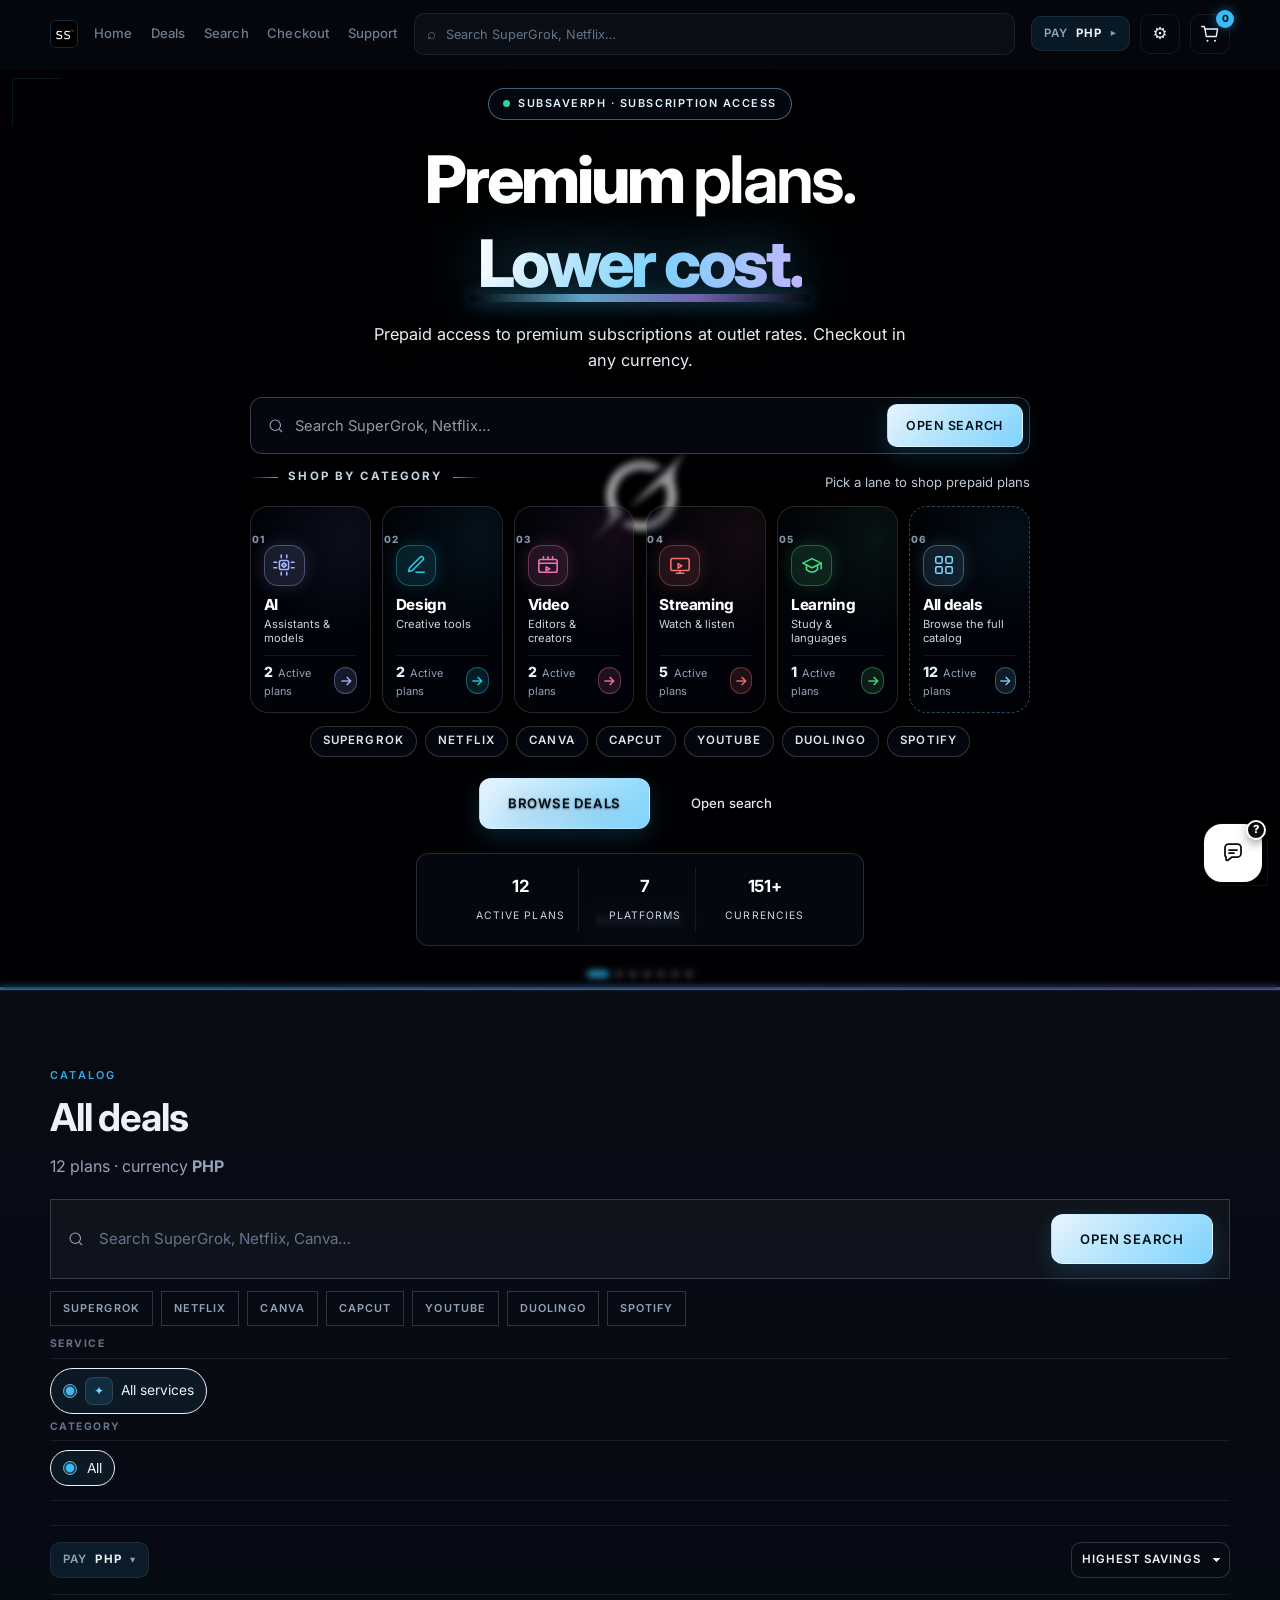
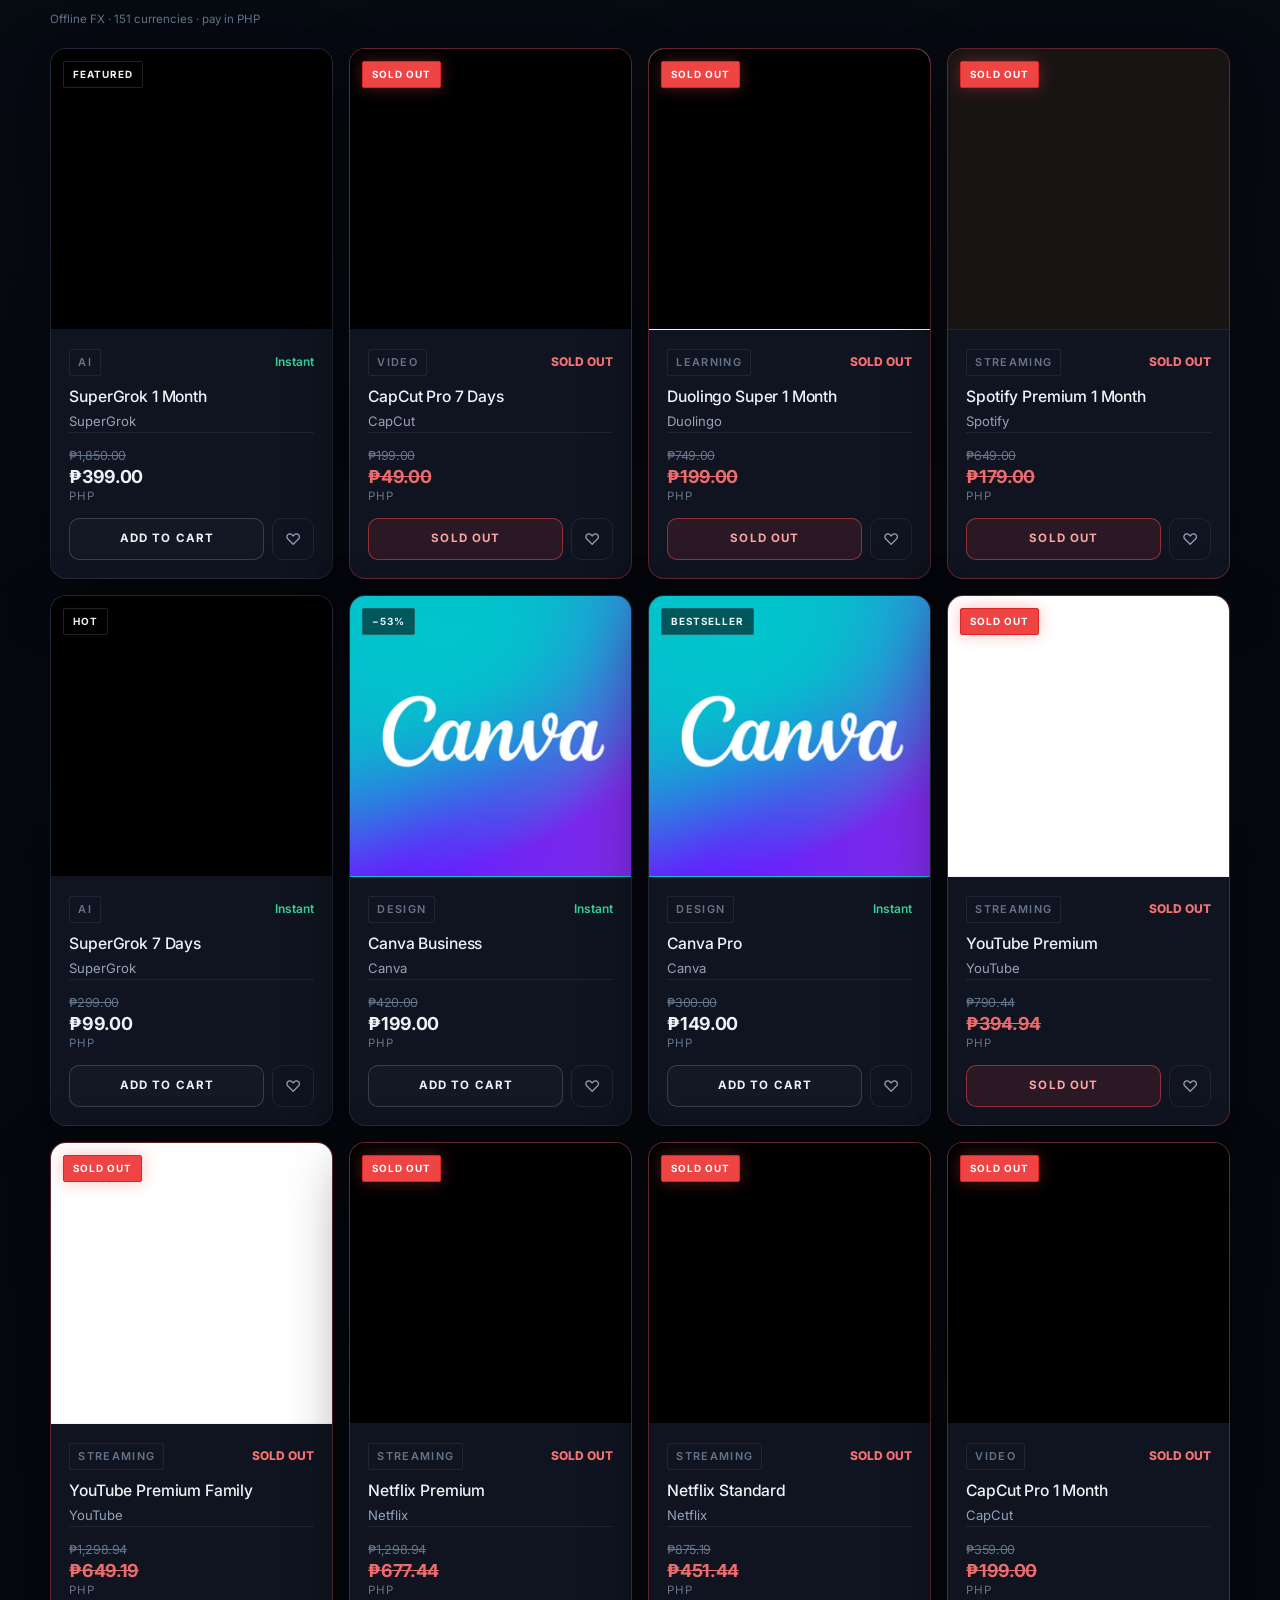
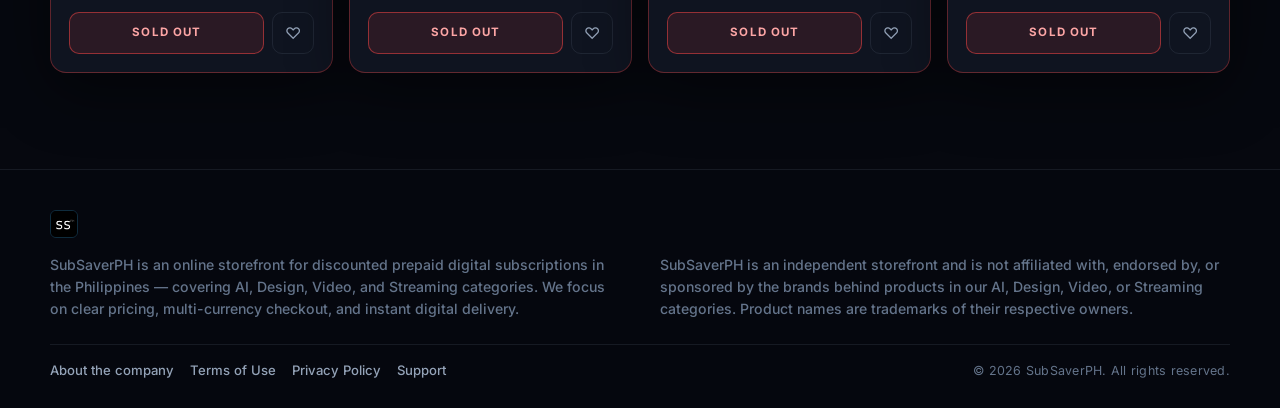
==== index.html @ 13e10612 "Remove NOWPayments from checkout and health. Crypto auto checkout is Cryptomus-only; NOWPayments no " ====
<!DOCTYPE html>
<html lang="en-PH">
<head>
  <meta charset="UTF-8" />
  <meta name="viewport" content="width=device-width, initial-scale=1, viewport-fit=cover" />
  <title>SubSaverPH — Official Site | Philippines Digital Subscription Store</title>
  <meta name="description" content="SubSaverPH is a Philippines online storefront for discounted prepaid digital subscriptions across AI, Design, Video, Streaming, and Learning. Clear PHP-first pricing, multi-currency checkout, and instant digital delivery. Independent shop — not affiliated with brands in the catalog." />
  <meta name="keywords" content="SubSaverPH, Sub Saver PH, subsaverph.com, Philippines digital subscriptions, AI subscriptions PH, Design subscriptions PH, Video subscriptions PH, Streaming subscriptions PH, Learning subscriptions PH, prepaid access codes" />
  <meta name="robots" content="index, follow, max-image-preview:large, max-snippet:-1, max-video-preview:-1" />
  <meta name="author" content="SubSaverPH" />
  <meta name="geo.region" content="PH" />
  <meta name="geo.placename" content="Philippines" />
  <meta name="language" content="English" />
  <link rel="canonical" href="https://subsaverph.com/" />
  <link rel="alternate" hreflang="en-PH" href="https://subsaverph.com/" />
  <link rel="alternate" hreflang="x-default" href="https://subsaverph.com/" />

  <!--
    Favicons for Google Search (shows next to your URL in results).
    Google wants a crawlable square PNG that is a multiple of 48px.
    Use absolute URLs so crawlers always resolve the same stable files.
  -->
  <link rel="icon" href="https://subsaverph.com/assets/favicon-48.png" type="image/png" sizes="48x48" />
  <link rel="icon" href="https://subsaverph.com/assets/favicon-96.png" type="image/png" sizes="96x96" />
  <link rel="icon" href="https://subsaverph.com/assets/logo-192.png" type="image/png" sizes="192x192" />
  <link rel="shortcut icon" href="https://subsaverph.com/favicon.ico" />
  <link rel="icon" href="https://subsaverph.com/favicon.ico" sizes="48x48" />
  <link rel="apple-touch-icon" href="https://subsaverph.com/assets/apple-touch-icon.png" sizes="180x180" />
  <link rel="manifest" href="https://subsaverph.com/site.webmanifest" />
  <meta name="theme-color" content="#06080f" />
  <meta name="msapplication-TileImage" content="https://subsaverph.com/assets/logo-192.png" />
  <meta name="msapplication-TileColor" content="#06080f" />
  <link rel="preconnect" href="https://fonts.googleapis.com" />
  <link rel="preconnect" href="https://fonts.gstatic.com" crossorigin />
  <link href="https://fonts.googleapis.com/css2?family=Inter:wght@300;400;500;600;700&display=swap" rel="stylesheet" />
  <!-- Apply saved theme/language before paint (no flash) -->
  <script>
    (function () {
      try {
        var pref = localStorage.getItem("subsaverph_theme") || "dark";
        var theme = pref;
        if (pref === "system") {
          theme = window.matchMedia("(prefers-color-scheme: light)").matches ? "light" : "dark";
        }
        document.documentElement.setAttribute("data-theme", theme === "light" ? "light" : "dark");
        document.documentElement.setAttribute("data-theme-pref", pref);
        var lang = localStorage.getItem("subsaverph_lang") || "en";
        var rtl = { ar: 1, he: 1, ur: 1, fa: 1 };
        document.documentElement.lang = lang === "zh" ? "zh-CN" : lang;
        document.documentElement.setAttribute("data-lang", lang);
        document.documentElement.dir = rtl[lang] ? "rtl" : "ltr";
        var meta = document.querySelector('meta[name="theme-color"]');
        if (meta) meta.setAttribute("content", theme === "light" ? "#f1f5f9" : "#06080f");
      } catch (e) {}
    })();
  </script>

  <!-- Open Graph (Facebook, Messenger, LinkedIn previews) -->
  <meta property="og:type" content="website" />
  <meta property="og:url" content="https://subsaverph.com/" />
  <meta property="og:title" content="SubSaverPH — Philippines Digital Subscriptions | AI, Design, Video, Streaming" />
  <meta property="og:description" content="Discounted prepaid digital subscriptions in the Philippines by category — AI, Design, Video, Streaming, and Learning. Multi-currency checkout and instant digital delivery." />
  <meta property="og:site_name" content="SubSaverPH" />
  <meta property="og:locale" content="en_PH" />
  <meta property="og:image" content="https://subsaverph.com/og-image.png" />
  <meta property="og:image:width" content="1200" />
  <meta property="og:image:height" content="630" />
  <meta property="og:image:alt" content="SubSaverPH — Philippines digital subscription store" />

  <!-- Twitter / X card -->
  <meta name="twitter:card" content="summary_large_image" />
  <meta name="twitter:title" content="SubSaverPH — Philippines Digital Subscriptions | AI, Design, Video, Streaming" />
  <meta name="twitter:description" content="Discounted prepaid digital subscriptions in the Philippines by category — AI, Design, Video, Streaming, and Learning. Multi-currency checkout and instant digital delivery." />
  <meta name="twitter:image" content="https://subsaverph.com/og-image.png" />

  <!-- Structured data: logo helps Google brand / knowledge results -->
  <script type="application/ld+json">
  {
    "@context": "https://schema.org",
    "@graph": [
      {
        "@type": "WebSite",
        "@id": "https://subsaverph.com/#website",
        "url": "https://subsaverph.com/",
        "name": "SubSaverPH",
        "alternateName": ["Sub Saver PH", "SubSaver Philippines", "subsaverph"],
        "description": "Discounted prepaid digital subscriptions in the Philippines across AI, Design, Video, Streaming, and Learning. Pay with card, GCash, or Maya.",
        "inLanguage": "en-PH",
        "publisher": { "@id": "https://subsaverph.com/#org" },
        "potentialAction": {
          "@type": "SearchAction",
          "target": {
            "@type": "EntryPoint",
            "urlTemplate": "https://subsaverph.com/search?q={search_term_string}"
          },
          "query-input": "required name=search_term_string"
        }
      },
      {
        "@type": "Organization",
        "@id": "https://subsaverph.com/#org",
        "name": "SubSaverPH",
        "url": "https://subsaverph.com/",
        "logo": {
          "@type": "ImageObject",
          "@id": "https://subsaverph.com/#logo",
          "url": "https://subsaverph.com/assets/logo-512.png",
          "contentUrl": "https://subsaverph.com/assets/logo-512.png",
          "width": 512,
          "height": 512,
          "caption": "SubSaverPH"
        },
        "image": [
          "https://subsaverph.com/assets/logo-512.png",
          "https://subsaverph.com/og-image.png"
        ],
        "description": "Philippines-based shop for discounted prepaid digital subscriptions across AI, Design, Video, Streaming, and Learning.",
        "areaServed": { "@type": "Country", "name": "Philippines" },
        "contactPoint": {
          "@type": "ContactPoint",
          "contactType": "customer support",
          "email": "support@subsaverph.com",
          "availableLanguage": ["English", "Filipino"]
        },
        "sameAs": []
      },
      {
        "@type": "OnlineStore",
        "@id": "https://subsaverph.com/#store",
        "name": "SubSaverPH",
        "url": "https://subsaverph.com/",
        "logo": {
          "@type": "ImageObject",
          "url": "https://subsaverph.com/assets/logo-512.png",
          "width": 512,
          "height": 512
        },
        "image": "https://subsaverph.com/og-image.png",
        "description": "Buy discounted prepaid digital subscriptions online in the Philippines across AI, Design, Video, Streaming, and Learning categories.",
        "currenciesAccepted": "PHP, USD",
        "paymentAccepted": "Credit Card, Debit Card, GCash, Maya, GrabPay, ShopeePay",
        "priceRange": "₱",
        "areaServed": "PH",
        "hasOfferCatalog": {
          "@type": "OfferCatalog",
          "name": "SubSaverPH categories",
          "itemListElement": [
            { "@type": "Offer", "itemOffered": { "@type": "Service", "name": "AI prepaid subscriptions" } },
            { "@type": "Offer", "itemOffered": { "@type": "Service", "name": "Design prepaid subscriptions" } },
            { "@type": "Offer", "itemOffered": { "@type": "Service", "name": "Video prepaid subscriptions" } },
            { "@type": "Offer", "itemOffered": { "@type": "Service", "name": "Streaming prepaid subscriptions" } },
            { "@type": "Offer", "itemOffered": { "@type": "Service", "name": "Learning prepaid subscriptions" } }
          ]
        }
      },
      {
        "@type": "FAQPage",
        "@id": "https://subsaverph.com/#faq",
        "mainEntity": [
          {
            "@type": "Question",
            "name": "What is SubSaverPH?",
            "acceptedAnswer": {
              "@type": "Answer",
              "text": "SubSaverPH is a Philippines online storefront for discounted prepaid digital subscriptions across AI, Design, Video, Streaming, and Learning, with digital delivery after payment."
            }
          },
          {
            "@type": "Question",
            "name": "How do I pay on SubSaverPH?",
            "acceptedAnswer": {
              "@type": "Answer",
              "text": "Checkout may include card, GCash, Maya, GrabPay, ShopeePay, PayPal, or crypto depending on what is enabled. The amount is confirmed at payment."
            }
          },
          {
            "@type": "Question",
            "name": "When do I receive my login or code?",
            "acceptedAnswer": {
              "@type": "Answer",
              "text": "After successful payment you get an access package on the success page (username/password or code, features, instructions, and rules). Email delivery is sent when email is configured."
            }
          },
          {
            "@type": "Question",
            "name": "Are digital subscriptions refundable?",
            "acceptedAnswer": {
              "@type": "Answer",
              "text": "Digital goods are generally non-refundable once login details are delivered, except when the product is defective or not delivered. Contact support with your Order ID."
            }
          },
          {
            "@type": "Question",
            "name": "What categories does SubSaverPH sell?",
            "acceptedAnswer": {
              "@type": "Answer",
              "text": "Plans are grouped into AI, Design, Video, Streaming, and Learning so shoppers can browse by use case."
            }
          }
        ]
      }
    ]
  }
  </script>

  <link rel="stylesheet" href="css/styles.css?v=catsunder1" />
</head>
<body class="game-ui orbit-skin galaxy">
  <!-- Quiet cockpit atmosphere (Orbit-style — minimal starfield) -->
  <div class="galaxy-bg" aria-hidden="true">
    <div class="galaxy-nebula galaxy-nebula-a"></div>
    <div class="galaxy-nebula galaxy-nebula-b"></div>
  </div>
  <header class="nav" id="siteNav">
    <div class="nav-inner">
      <a class="logo" href="#/home" id="siteLogo" title="SubSaverPH home" aria-label="SubSaverPH home">
        <img class="logo-mark" src="/assets/logo-192.png" width="28" height="28" alt="" />
        <span class="logo-text">
          <span class="logo-word">SUBSAVER</span>
          <span class="logo-tagline">PH · Digital plans. Instant.</span>
        </span>
      </a>
      <nav class="links nav-links" id="navLinks">
        <a href="#/home" data-nav-home data-i18n="nav_home">Home</a>
        <a href="#/deals" data-i18n="nav_deals">Deals</a>
        <a href="#/search" data-i18n="nav_search">Search</a>
        <a href="#/checkout" data-i18n="nav_checkout">Checkout</a>
        <a href="#/support" class="js-go-support" data-i18n="footer_contact">Help</a>
      </nav>
      <div class="nav-search" id="globalSearch">
        <span class="nav-search-icon" aria-hidden="true">⌕</span>
        <input
          id="globalSearchInput"
          type="search"
          placeholder="Search SuperGrok, Netflix…"
          data-i18n-placeholder="search_placeholder"
          autocomplete="off"
          aria-label="Search products"
          data-i18n-aria="search_aria"
          aria-autocomplete="list"
          aria-controls="searchSuggest"
        />
        <div id="searchSuggest" class="search-suggest" hidden role="listbox"></div>
      </div>
      <div class="tools">
        <div id="navFxMount">
          <div class="currency-picker" id="navCurrencyPicker">
            <button type="button" class="fx-btn" data-fx-btn>
              <span class="fx-caption" data-i18n="nav_pay">Pay</span>
              <span data-fx-label>PHP</span>
              <span class="fx-chevron">▸</span>
            </button>
            <div class="fx-panel" data-fx-panel hidden>
              <div class="fx-search-wrap">
                <input type="search" data-fx-search data-i18n-placeholder="currency_search" placeholder="Search currency (PHP, USD, euro…)" autocomplete="off" />
              </div>
              <div class="fx-list" data-fx-list></div>
            </div>
          </div>
        </div>
        <div class="prefs-picker" id="prefsPicker">
          <button type="button" class="icon prefs-btn" id="prefsBtn" aria-label="Settings" data-i18n-aria="nav_prefs" aria-expanded="false" aria-controls="prefsPanel" title="Language &amp; theme">
            ⚙
          </button>
          <div class="prefs-panel" id="prefsPanel" hidden role="dialog" aria-label="Preferences">
            <p class="prefs-heading" data-i18n="prefs_title">Preferences</p>
            <div class="prefs-block">
              <label class="prefs-label" for="prefLang" data-i18n="prefs_language">Language</label>
              <p class="prefs-hint" data-i18n="prefs_lang_hint">UI language for menus and buttons.</p>
              <select id="prefLang" class="prefs-select" aria-label="Language">
                <!-- Filled by js/prefs.js (all languages) -->
                <option value="en">English</option>
              </select>
            </div>
            <div class="prefs-block">
              <label class="prefs-label" for="prefTheme" data-i18n="prefs_theme">Appearance</label>
              <p class="prefs-hint" data-i18n="prefs_theme_hint">Choose light, dark, or match your device.</p>
              <select id="prefTheme" class="prefs-select" aria-label="Appearance theme">
                <option value="dark" data-i18n="theme_dark">Dark</option>
                <option value="light" data-i18n="theme_light">Light</option>
                <option value="system" data-i18n="theme_system">System</option>
              </select>
            </div>
          </div>
        </div>
        <button type="button" id="cartBtn" class="icon cart-icon-btn" aria-label="Cart" data-i18n-aria="nav_cart" title="Cart / Checkout">
          <svg class="cart-icon" width="20" height="20" viewBox="0 0 24 24" fill="none" stroke="currentColor" stroke-width="1.75" stroke-linecap="round" stroke-linejoin="round" aria-hidden="true">
            <path d="M6 6h15l-1.5 9h-12z"/>
            <path d="M6 6 5 3H2"/>
            <circle cx="9" cy="20" r="1.25" fill="currentColor" stroke="none"/>
            <circle cx="18" cy="20" r="1.25" fill="currentColor" stroke="none"/>
          </svg>
          <span id="cartBadge" class="badge" hidden>0</span>
        </button>
        <button type="button" id="menuBtn" class="icon menu" aria-label="Menu" data-i18n-aria="nav_menu">☰</button>
      </div>
    </div>
  </header>

  <!--
    Static HTML for Googlebot (visible before JS). Must be substantial so live
    testing does not treat the URL as a soft 404 / empty page.
  -->
  <main id="app">
    <article class="page seo-bootstrap">
      <div class="page-inner">
        <h1>SubSaverPH — Discounted Digital Subscriptions in the Philippines</h1>
        <p>
          SubSaverPH is a Philippines-based online storefront for discounted prepaid digital subscriptions
          and access codes. Shop by category — AI, Design, Video, Streaming, and Learning — with clear
          PHP-first pricing, multi-currency checkout, and digital delivery after payment.
        </p>
        <h2>Why shop SubSaverPH</h2>
        <ul>
          <li>Plans grouped by category: AI, Design, Video, Streaming, and Learning</li>
          <li>PHP-friendly prepaid pricing with multi-currency display</li>
          <li>Instant digital delivery of access codes after successful payment</li>
          <li>Clear product pages with duration, stock, and fine print</li>
        </ul>
        <h2>Categories we cover</h2>
        <ul>
          <li><strong>AI</strong> — prepaid access for AI tools and assistants</li>
          <li><strong>Design</strong> — design and creative software plans</li>
          <li><strong>Video</strong> — video editing and creator subscriptions</li>
          <li><strong>Streaming</strong> — streaming and entertainment prepaid plans</li>
          <li><strong>Learning</strong> — education and language learning subscriptions</li>
        </ul>
        <h2>FAQ</h2>
        <h3>What is SubSaverPH?</h3>
        <p>SubSaverPH is a Philippines online storefront for discounted prepaid digital subscriptions across AI, Design, Video, Streaming, and Learning, with digital delivery after payment.</p>
        <h3>How do I pay?</h3>
        <p>Use the methods shown at checkout — often card, GCash, Maya, GrabPay, ShopeePay, PayPal, or crypto when enabled.</p>
        <h3>When do I get my login?</h3>
        <p>Right after successful payment on the success page: credentials, features, instructions, and rules. Email is sent when configured.</p>
        <h3>What categories do you sell?</h3>
        <p>We group plans into AI, Design, Video, Streaming, and Learning so you can shop by use case.</p>
        <h2>Browse</h2>
        <p>
          <a href="/deals">All deals</a> ·
          AI · Design · Video · Streaming · Learning ·
          <a href="/support">Support</a>
        </p>
        <h2>Contact</h2>
        <p>
          <a href="/support">Contact support</a>.
          Website: <a href="https://subsaverph.com/">https://subsaverph.com/</a>.
          Service area: Philippines (online).
        </p>
        <p>
          SubSaverPH is an independent storefront and is not affiliated with brands in our AI, Design, Video, Streaming, or Learning categories.
          Product names are trademarks of their respective owners.
        </p>
      </div>
    </article>
  </main>

  <noscript>
    <div class="page-inner" style="padding:2rem;max-width:40rem;margin:0 auto">
      <h1>SubSaverPH</h1>
      <p>Discounted prepaid digital subscriptions in the Philippines across AI, Design, Video, Streaming, and Learning. Enable JavaScript to shop, or visit <a href="https://subsaverph.com/">https://subsaverph.com/</a>.</p>
    </div>
  </noscript>

  <footer class="footer">
    <div class="footer-shell">
      <div class="footer-top">
        <a class="logo footer-logo" href="#/home" title="SubSaverPH home" aria-label="SubSaverPH home">
          <img class="logo-mark" src="/assets/logo-192.png" width="28" height="28" alt="" />
          <span class="logo-text">
            <span class="logo-word">SUBSAVER</span>
            <span class="logo-tagline">PH · Digital plans. Instant.</span>
          </span>
        </a>
        <div class="footer-cols">
          <div class="footer-col footer-col-left">
            <p id="footerCompanyBlurb" class="footer-company-blurb">Philippines storefront for prepaid digital subscriptions — clear pricing, multi-currency checkout, instant delivery.</p>
          </div>
          <div class="footer-col footer-col-right">
            <p class="footer-disclaimer" id="footerDisclaimer">Independent storefront — not affiliated with brands in our catalog. Product names are trademarks of their respective owners.</p>
          </div>
        </div>
      </div>

      <div class="footer-bottom">
        <nav class="footer-links" aria-label="Footer">
          <a href="#/about" data-i18n="footer_about_company">About the company</a>
          <a href="#/terms" data-i18n="footer_terms">Terms of Use</a>
          <a href="#/privacy" data-i18n="footer_privacy">Privacy Policy</a>
          <a href="#/support" class="js-go-support" data-i18n="footer_contact" data-support-link>Support</a>
        </nav>
        <div class="footer-bar">
          <span id="footerCopyright">© <span id="footerYear">2026</span> SubSaverPH. All rights reserved.</span>
        </div>
      </div>
    </div>
  </footer>

  <div id="overlay" class="overlay"></div>
  <aside id="drawer" class="drawer" aria-label="Cart">
    <div class="drawer-head">
      <h2 data-i18n="cart_title">Cart</h2>
      <button type="button" id="closeCart" class="icon" aria-label="Close" data-i18n-aria="cart_close">✕</button>
    </div>
    <div id="cartBody" class="drawer-body"></div>
    <div class="drawer-foot">
      <div class="row"><span data-i18n="cart_subtotal">Subtotal</span><span id="sumSub">—</span></div>
      <div class="row"><span data-i18n="cart_save">You save</span><span id="sumSave">—</span></div>
      <div class="row total"><span data-i18n="cart_total">Total</span><span id="sumTotal">—</span></div>
      <button type="button" id="goCheckout" class="btn solid full" data-i18n="cart_checkout">Checkout</button>
    </div>
  </aside>

  <div id="toast" class="toast" role="status"></div>

  <!-- Mobile bottom navigation -->
  <nav class="mobile-tabbar" id="mobileTabbar" aria-label="Mobile navigation">
    <a class="mobile-tab" href="#/home" data-tab="home">
      <span class="mobile-tab-ico" aria-hidden="true">⌂</span>
      <span class="mobile-tab-label">Home</span>
    </a>
    <a class="mobile-tab" href="#/deals" data-tab="deals">
      <span class="mobile-tab-ico" aria-hidden="true">▣</span>
      <span class="mobile-tab-label">Deals</span>
    </a>
    <a class="mobile-tab" href="#/search" data-tab="search">
      <span class="mobile-tab-ico" aria-hidden="true">⌕</span>
      <span class="mobile-tab-label">Search</span>
    </a>
    <button type="button" class="mobile-tab" id="mobileTabCart" data-tab="cart">
      <span class="mobile-tab-ico" aria-hidden="true">🛒</span>
      <span class="mobile-tab-label">Cart</span>
      <span class="mobile-tab-badge" id="mobileCartBadge" hidden>0</span>
    </button>
    <a class="mobile-tab" href="#/support" data-tab="support">
      <span class="mobile-tab-ico" aria-hidden="true">?</span>
      <span class="mobile-tab-label">Help</span>
    </a>
  </nav>

  <script src="data/deals.js?v=canvafix1"></script>
  <script type="module" src="js/app.js?v=nonowpay1"></script>
  <!-- Live data loads from /api/catalog when server.py is running -->
</body>
</html>
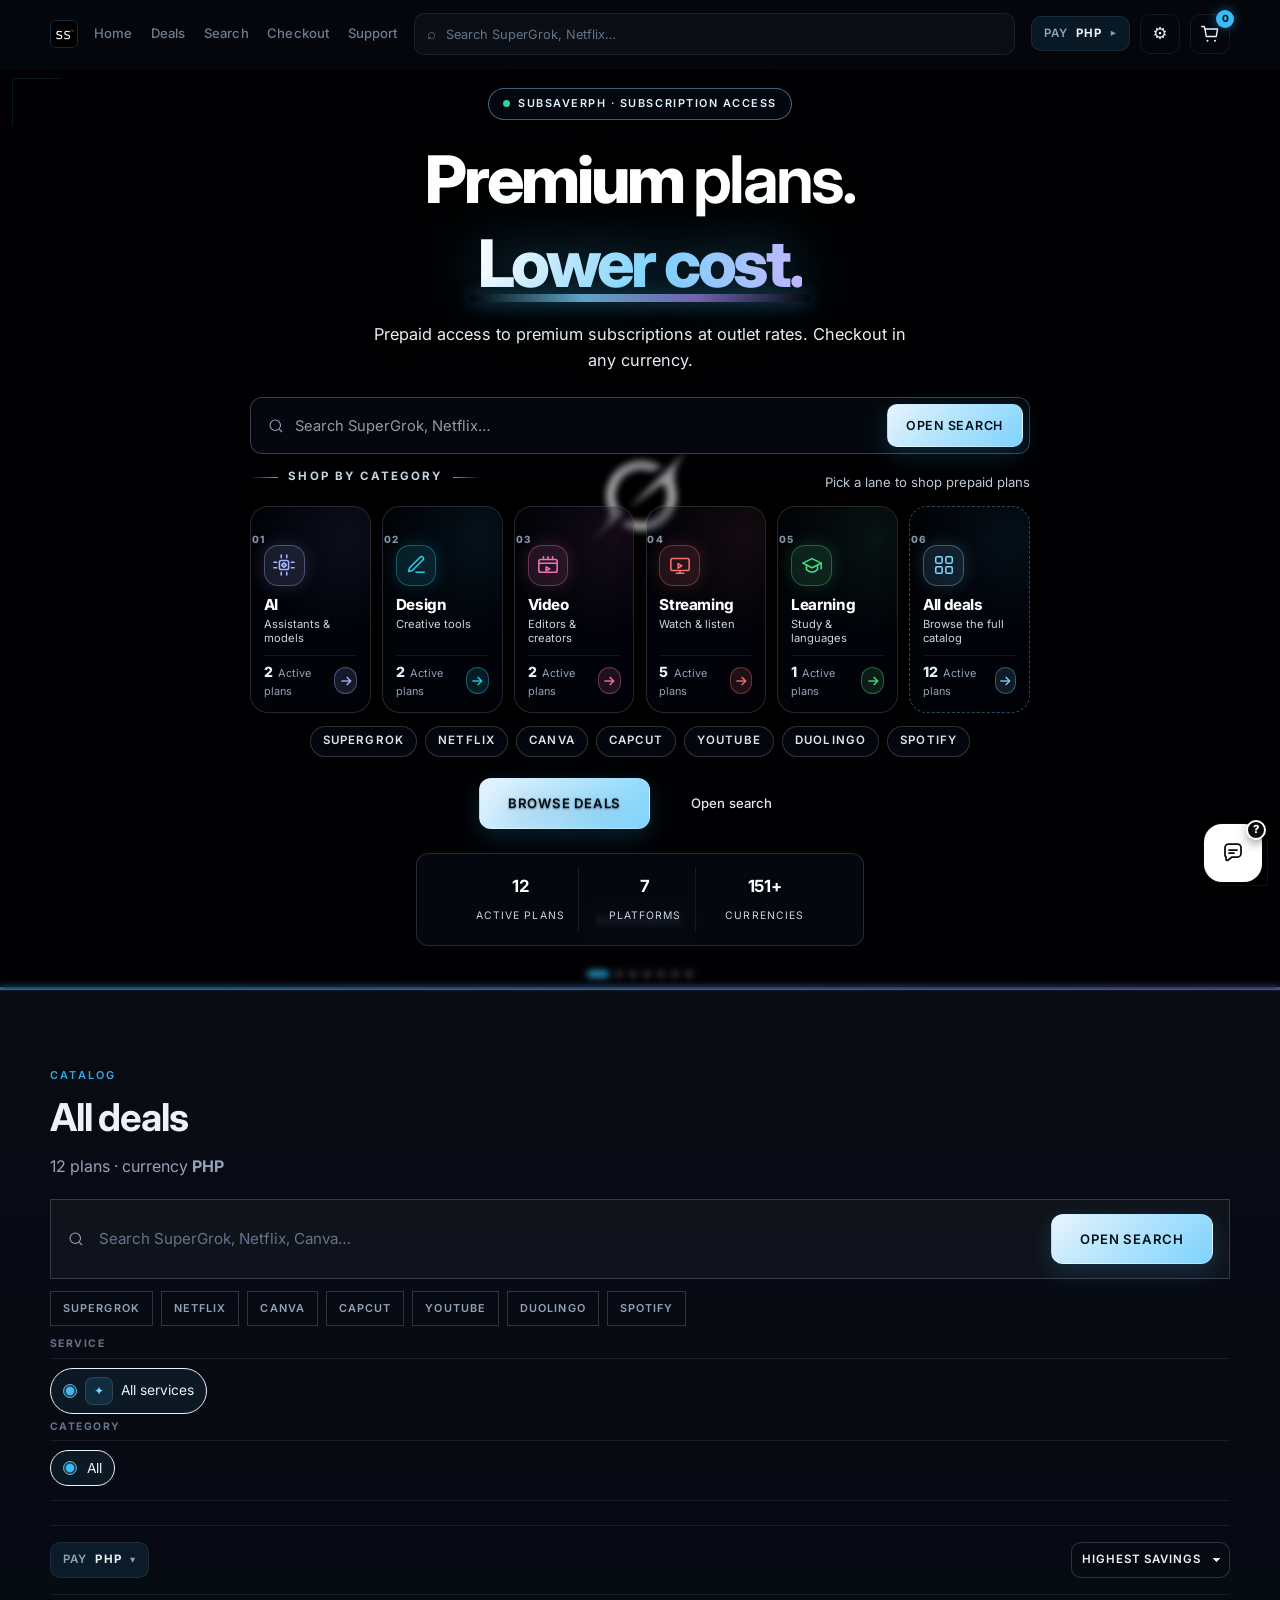
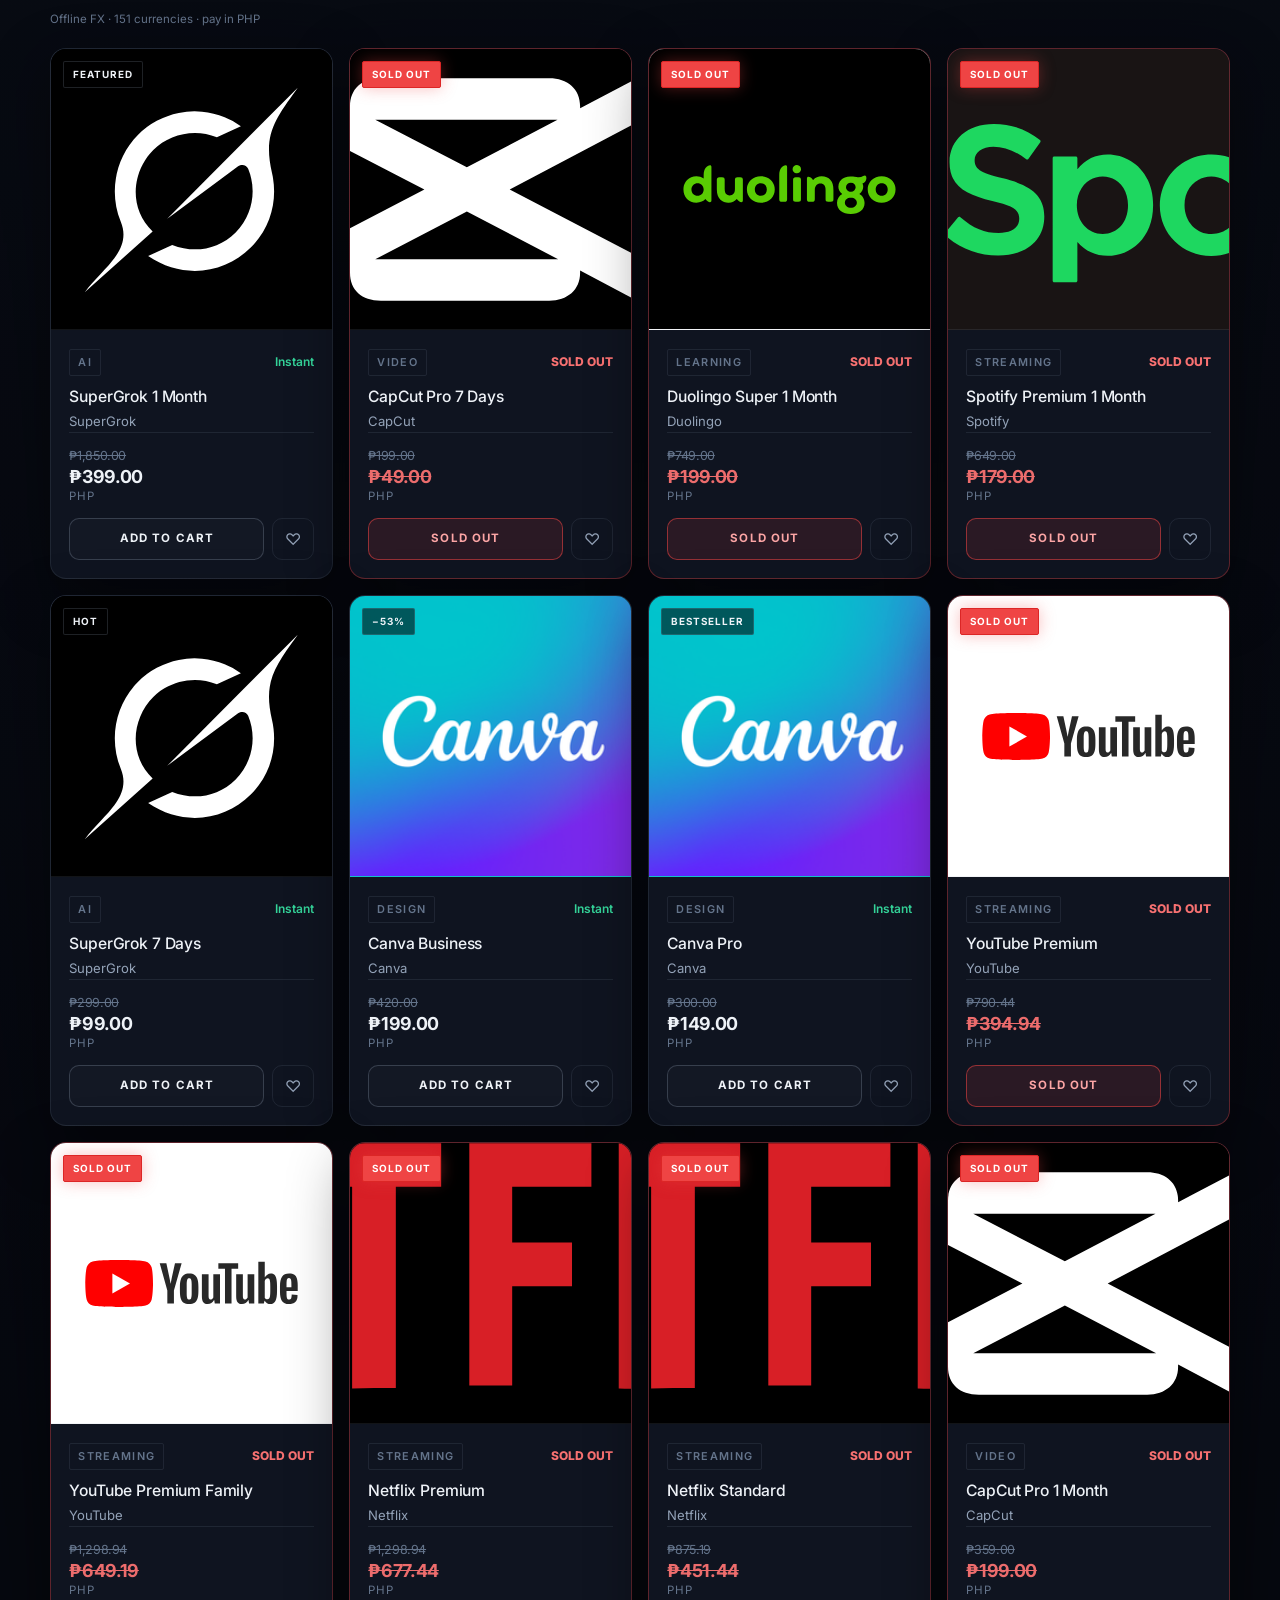
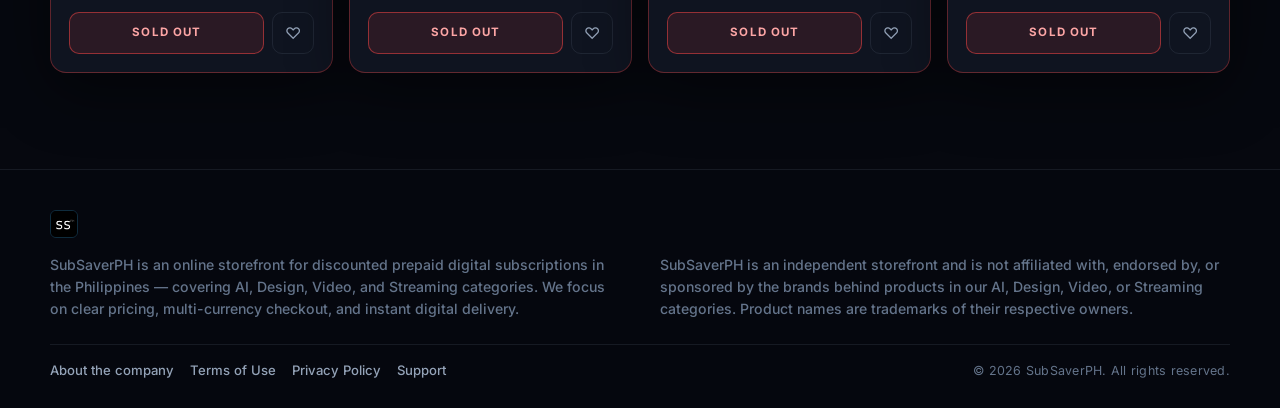
==== commit 342245bd: "Stop product images from resetting after admin edits. Admin blank image fields no longer wipe saved " ====
--- a/index.html
+++ b/index.html
@@ -438,7 +438,7 @@
   </nav>
 
   <script src="data/deals.js?v=canvafix1"></script>
-  <script type="module" src="js/app.js?v=nonowpay1"></script>
+  <script type="module" src="js/app.js?v=imgstick1"></script>
   <!-- Live data loads from /api/catalog when server.py is running -->
 </body>
 </html>
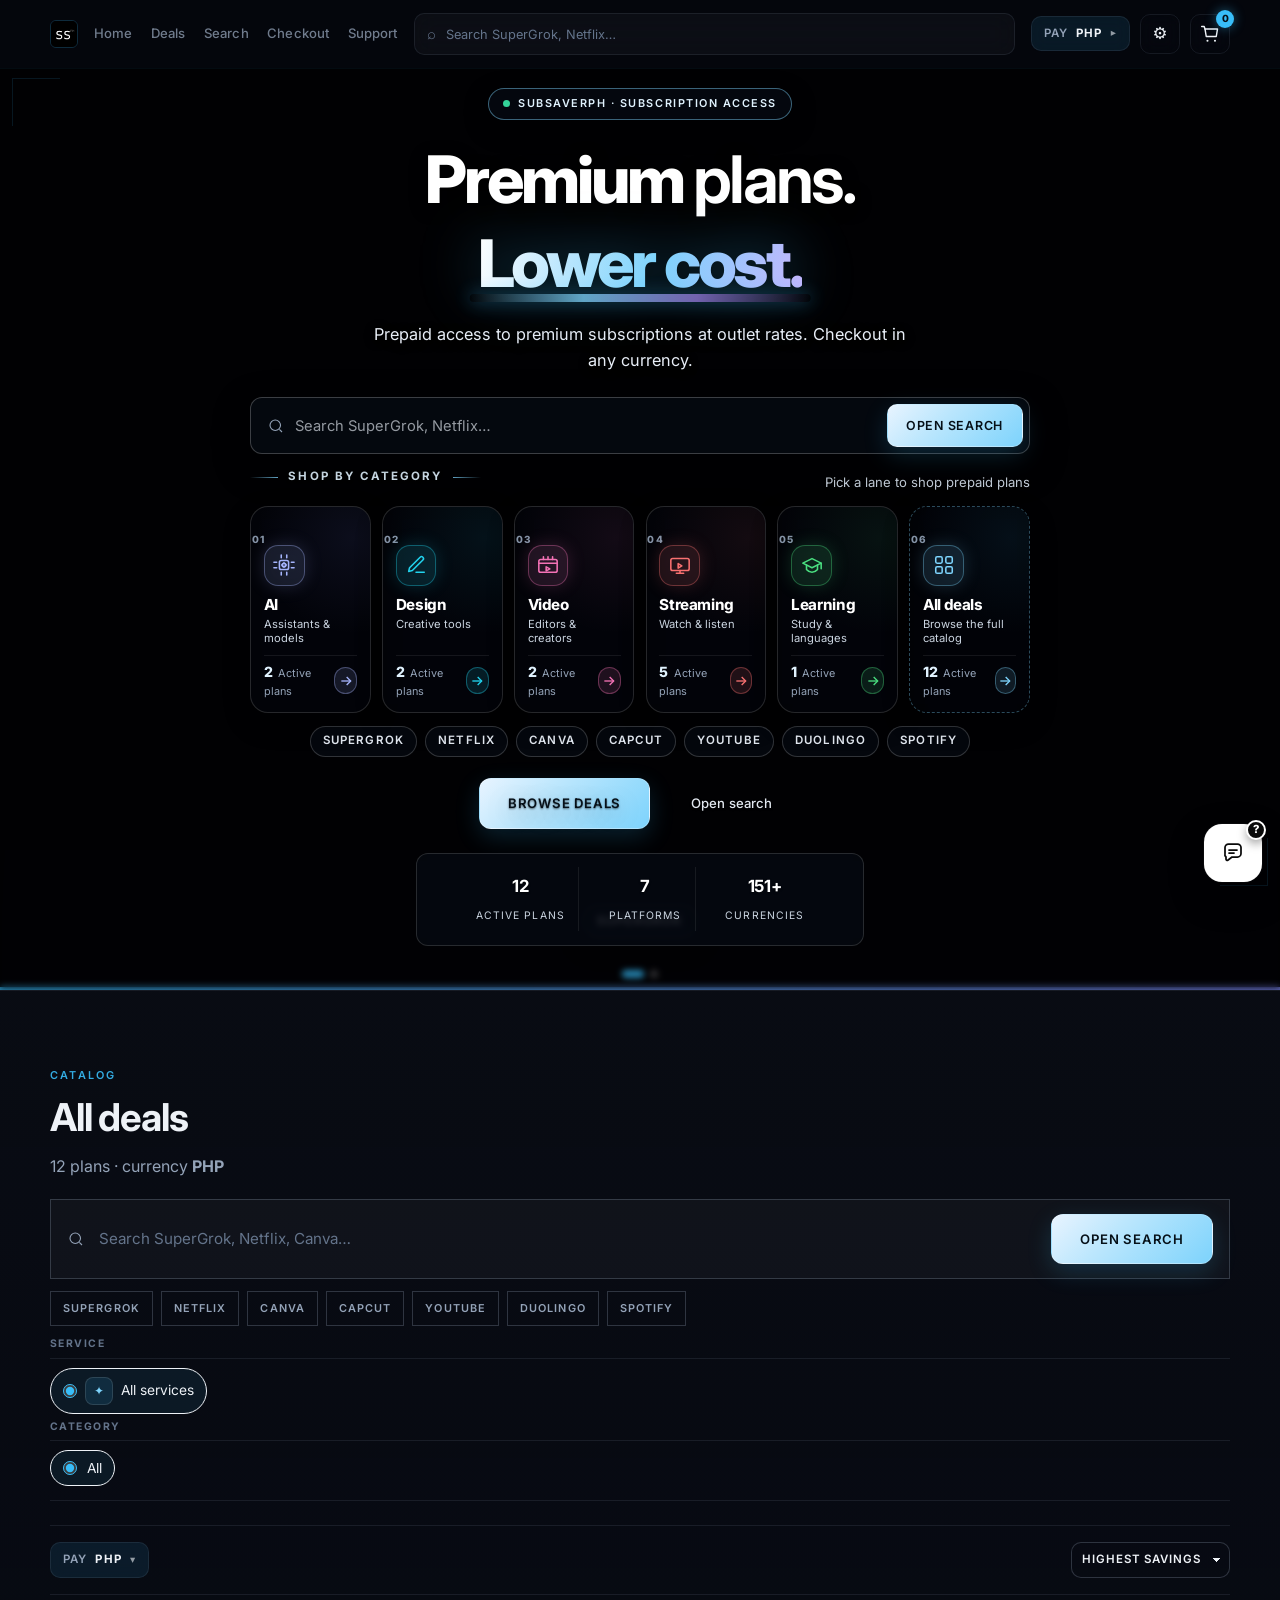
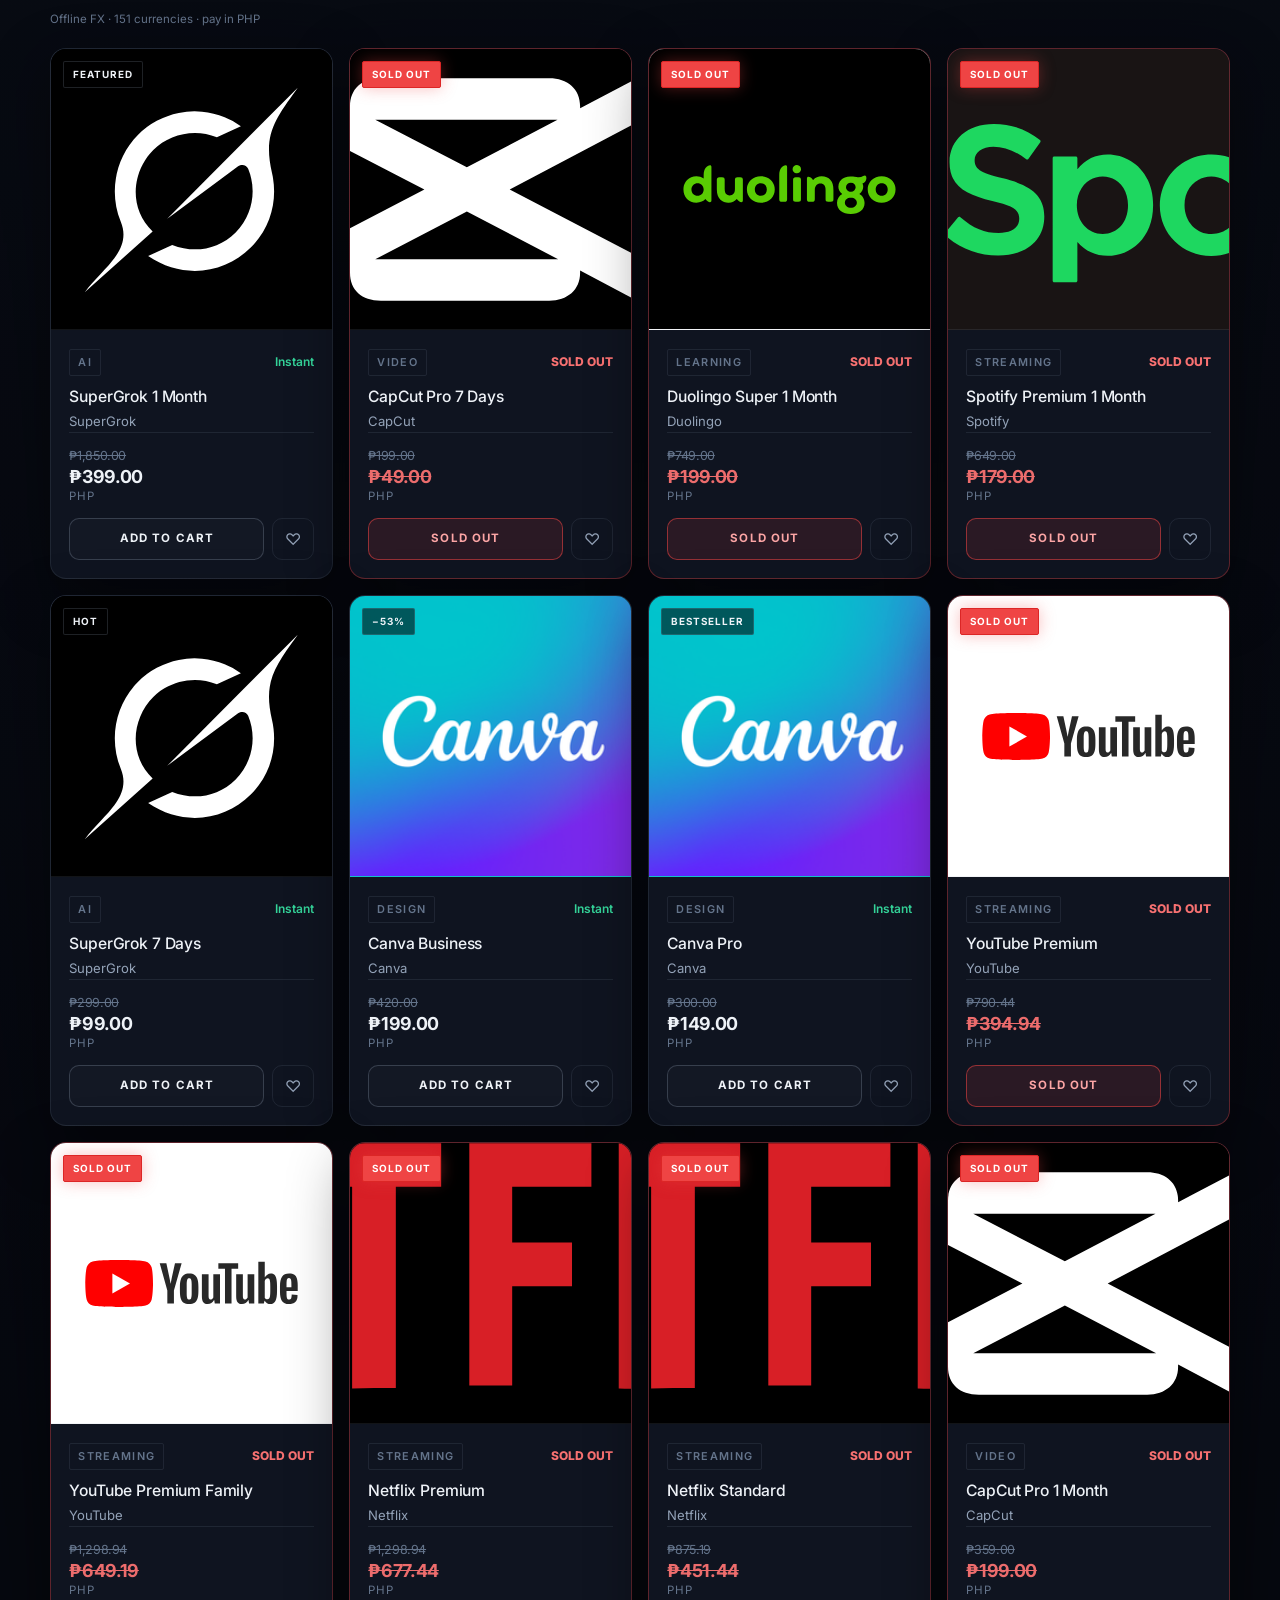
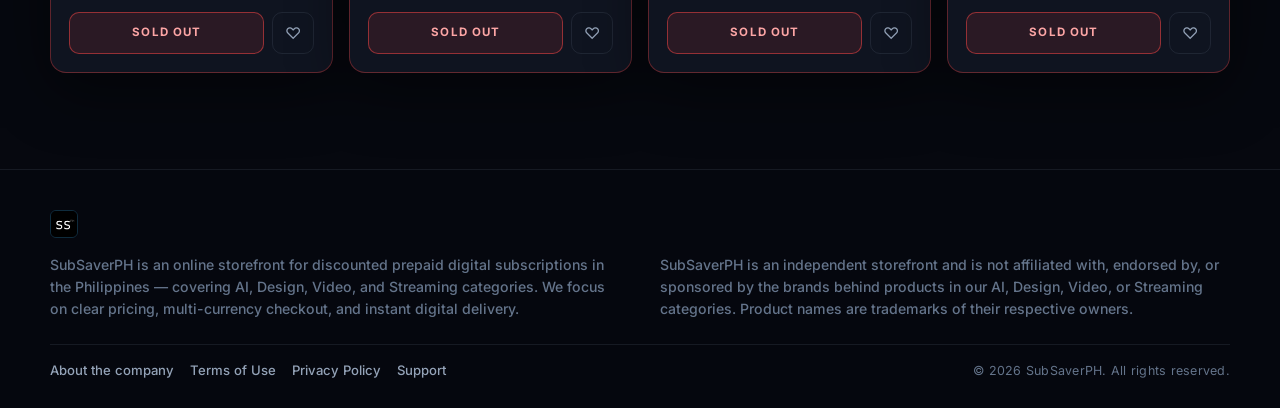
==== commit be070e91: "Homepage hero slider: hide sold out products. Sold out no longer appear in main homepage featured pr" ====
--- a/index.html
+++ b/index.html
@@ -438,7 +438,7 @@
   </nav>
 
   <script src="data/deals.js?v=canvafix1"></script>
-  <script type="module" src="js/app.js?v=imgstick1"></script>
+  <script type="module" src="js/app.js?v=herohero1"></script>
   <!-- Live data loads from /api/catalog when server.py is running -->
 </body>
 </html>
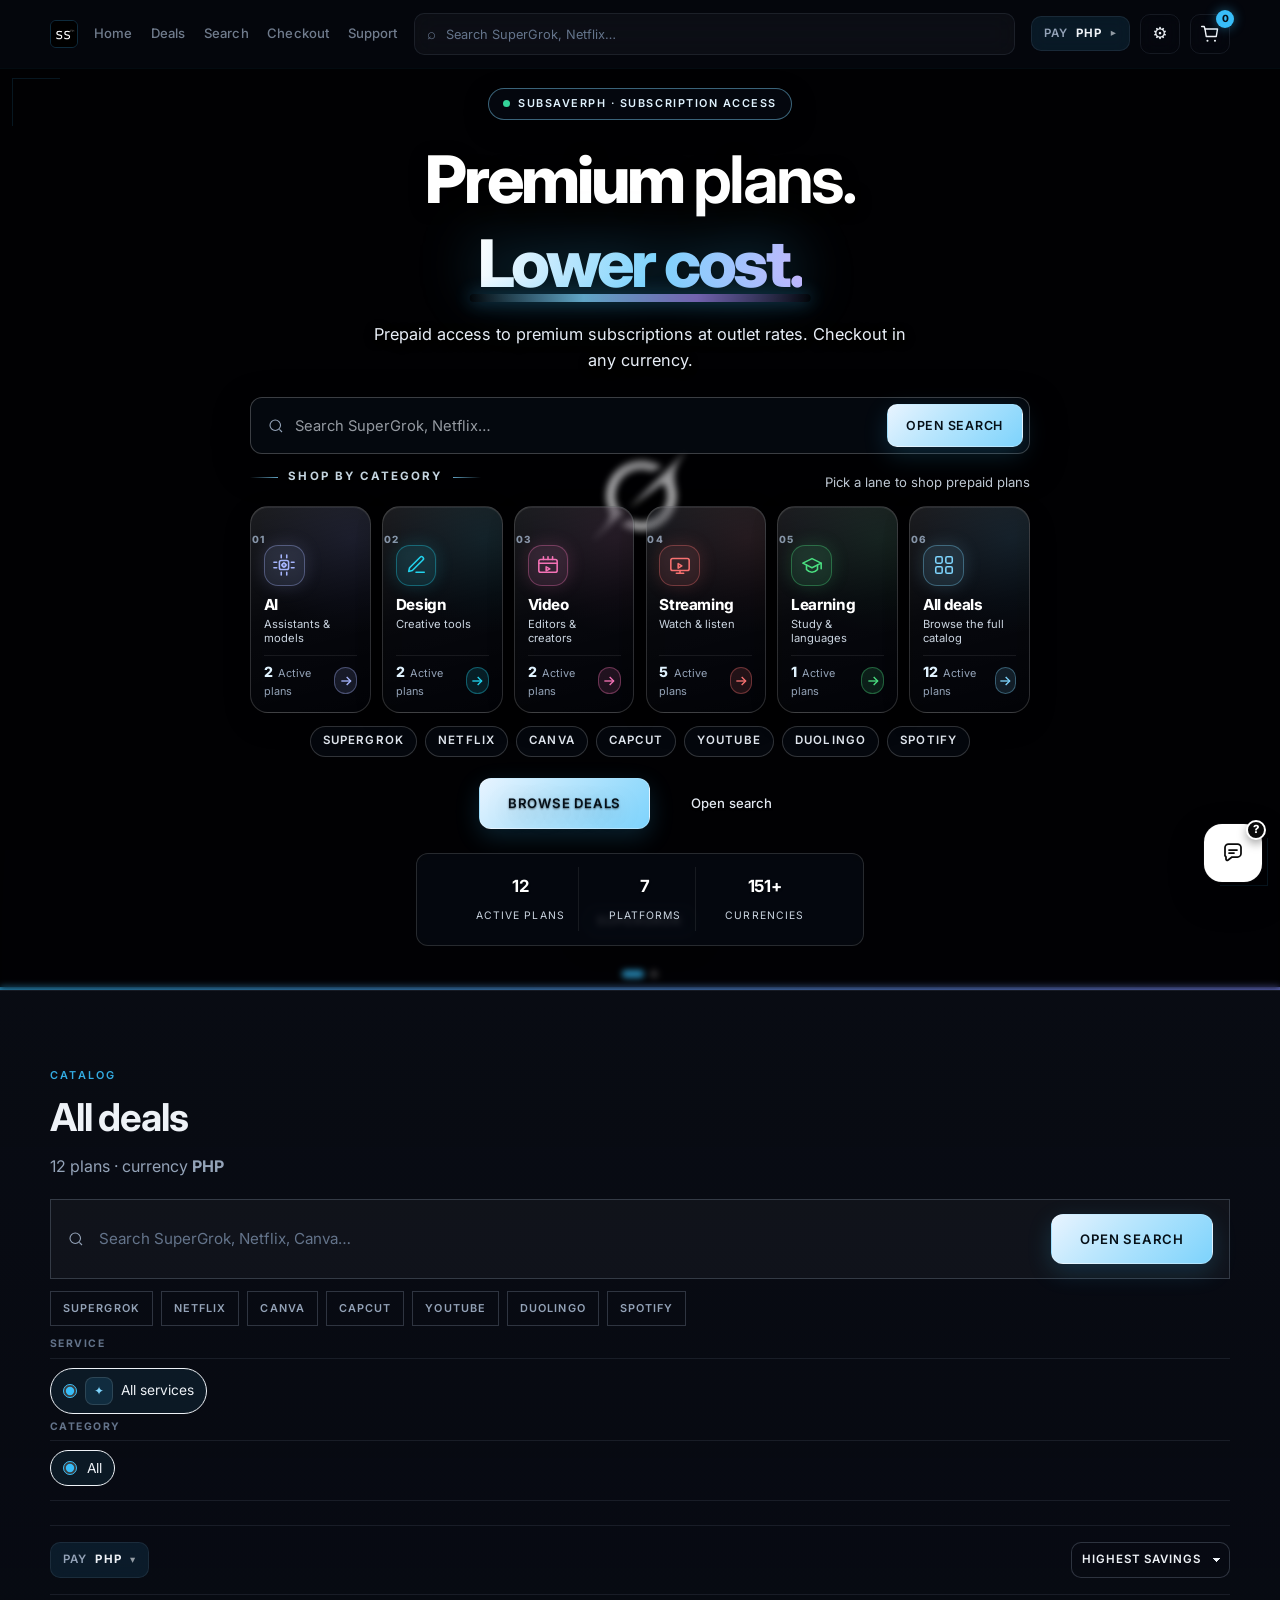
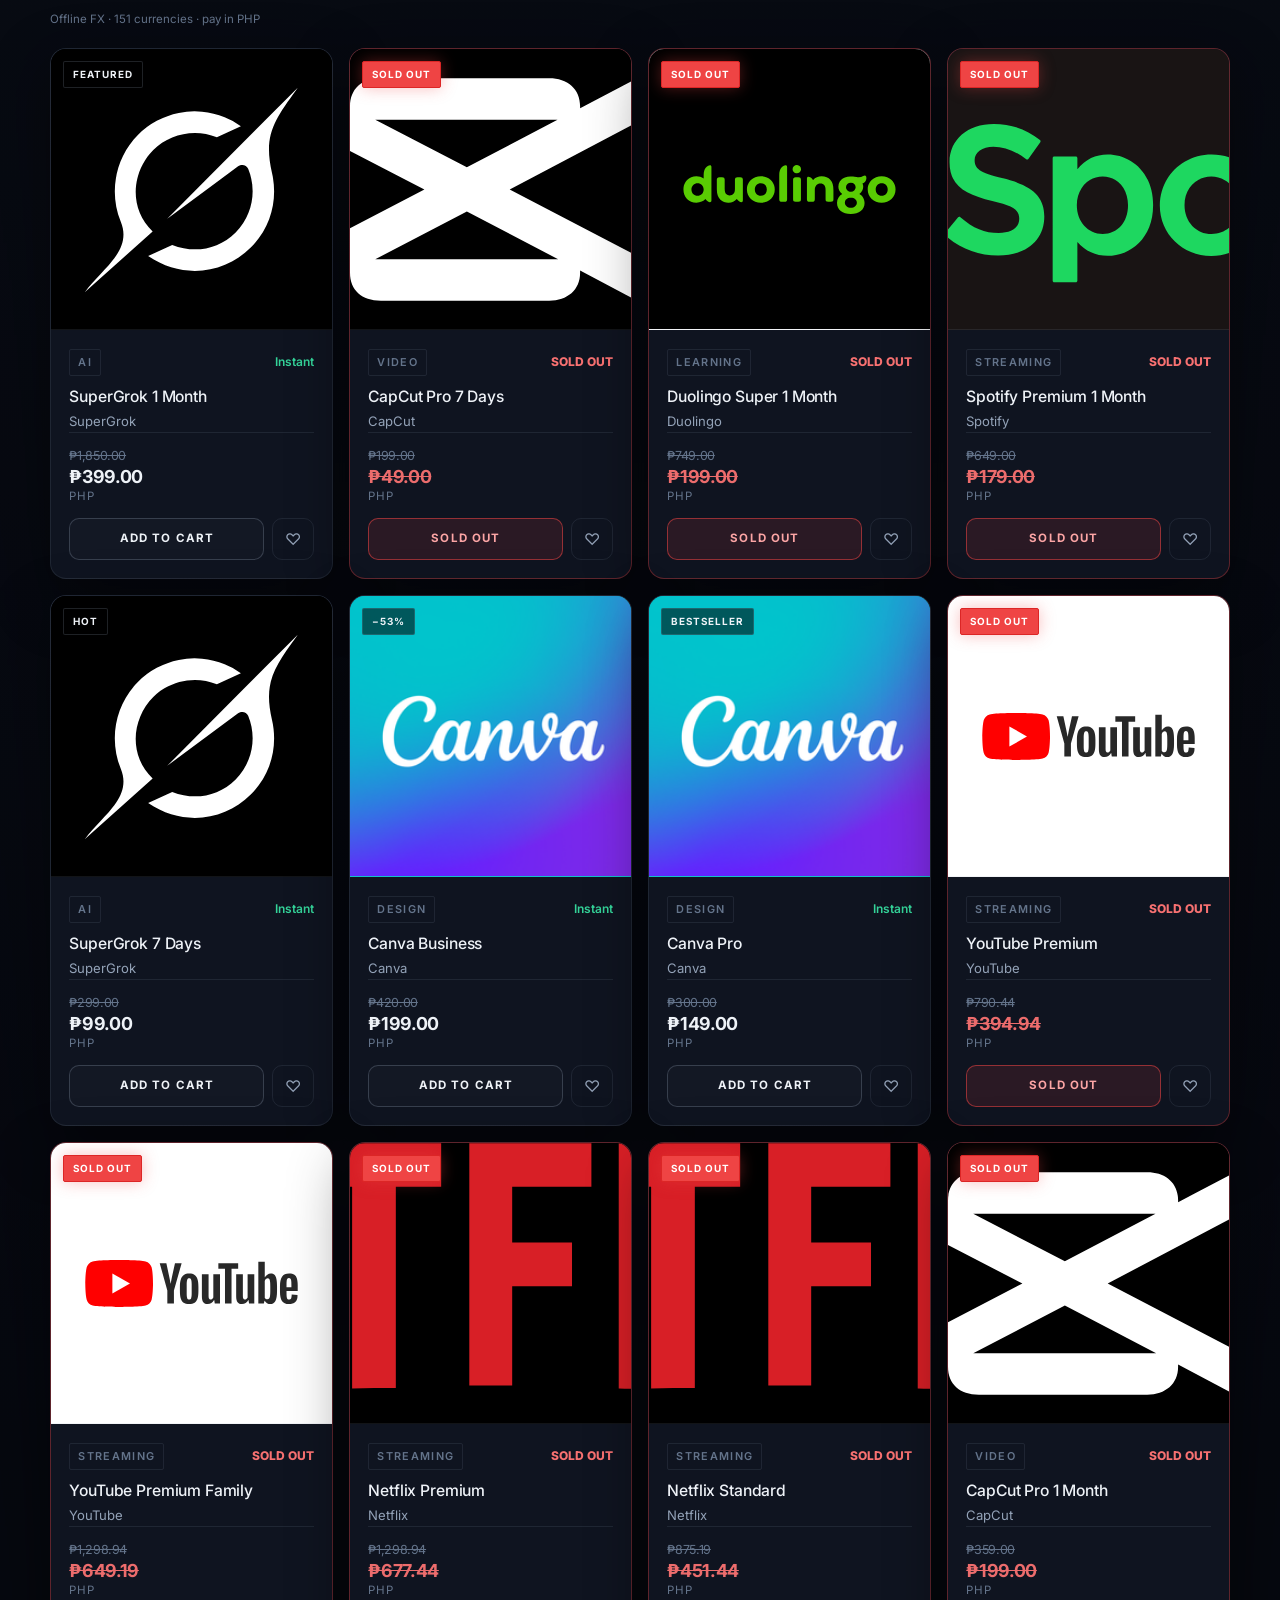
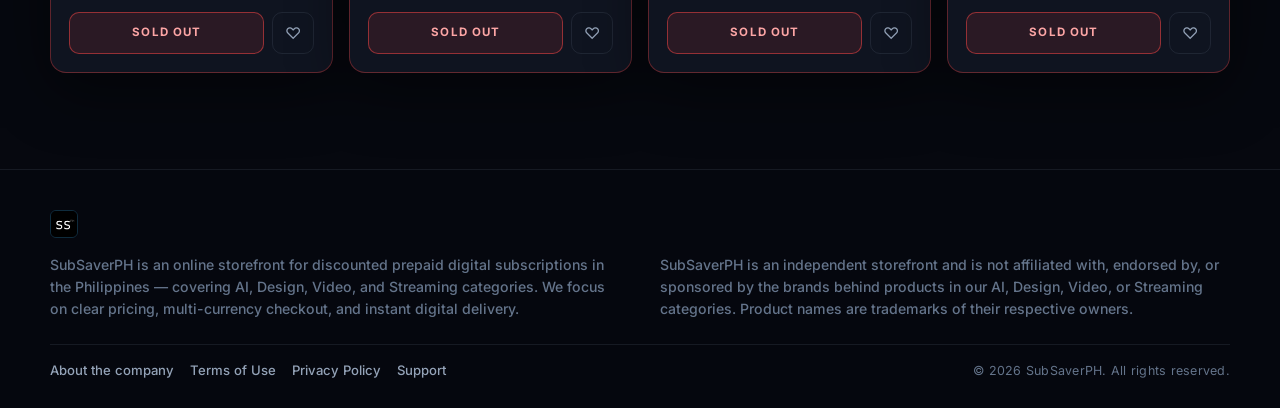
==== commit a4f317a5: "Homepage categories: transparent frosted glass with light blur. Make category boxes see-through with" ====
--- a/index.html
+++ b/index.html
@@ -203,7 +203,7 @@
   }
   </script>
 
-  <link rel="stylesheet" href="css/styles.css?v=catsunder1" />
+  <link rel="stylesheet" href="css/styles.css?v=catglass1" />
 </head>
 <body class="game-ui orbit-skin galaxy">
   <!-- Quiet cockpit atmosphere (Orbit-style — minimal starfield) -->
--- a/css/styles.css
+++ b/css/styles.css
@@ -10184,18 +10184,23 @@
   min-height: 148px;
   padding: 0.85rem 0.8rem 0.75rem;
   border-radius: 18px;
-  border: 1px solid rgba(255, 255, 255, 0.12);
+  border: 1px solid rgba(255, 255, 255, 0.18);
+  /* Frosted glass: transparent + light blur */
   background:
-    linear-gradient(165deg, rgba(255, 255, 255, 0.08) 0%, transparent 46%),
-    rgba(8, 12, 22, 0.88);
+    linear-gradient(165deg, rgba(255, 255, 255, 0.1) 0%, rgba(255, 255, 255, 0.02) 48%, transparent 100%),
+    rgba(8, 12, 22, 0.28);
+  backdrop-filter: blur(12px) saturate(1.15);
+  -webkit-backdrop-filter: blur(12px) saturate(1.15);
   color: #f8fafc;
   text-align: left;
   cursor: pointer;
   font: inherit;
   overflow: hidden;
   isolation: isolate;
-  transition: transform 0.22s var(--ease), border-color 0.22s, box-shadow 0.22s, background 0.22s;
-  box-shadow: 0 12px 30px rgba(0, 0, 0, 0.3);
+  transition: transform 0.22s var(--ease), border-color 0.22s, box-shadow 0.22s, background 0.22s, backdrop-filter 0.22s;
+  box-shadow:
+    0 12px 30px rgba(0, 0, 0, 0.22),
+    inset 0 1px 0 rgba(255, 255, 255, 0.08);
   -webkit-tap-highlight-color: transparent;
 }
 .hero-cat-box-mesh {
@@ -10203,10 +10208,10 @@
   inset: 0;
   background:
     radial-gradient(circle at 85% 15%, var(--cat-soft), transparent 42%),
-    linear-gradient(rgba(255, 255, 255, 0.03) 1px, transparent 1px),
-    linear-gradient(90deg, rgba(255, 255, 255, 0.03) 1px, transparent 1px);
+    linear-gradient(rgba(255, 255, 255, 0.025) 1px, transparent 1px),
+    linear-gradient(90deg, rgba(255, 255, 255, 0.025) 1px, transparent 1px);
   background-size: auto, 14px 14px, 14px 14px;
-  opacity: 0.9;
+  opacity: 0.55;
   pointer-events: none;
   z-index: 0;
 }
@@ -10216,13 +10221,16 @@
 }
 .hero-cat-box:hover {
   transform: translateY(-4px);
-  border-color: color-mix(in srgb, var(--cat-accent) 55%, rgba(255, 255, 255, 0.2));
+  border-color: color-mix(in srgb, var(--cat-accent) 55%, rgba(255, 255, 255, 0.28));
   box-shadow:
-    0 18px 40px rgba(0, 0, 0, 0.42),
-    0 0 28px color-mix(in srgb, var(--cat-accent) 22%, transparent);
+    0 18px 40px rgba(0, 0, 0, 0.32),
+    0 0 28px color-mix(in srgb, var(--cat-accent) 18%, transparent),
+    inset 0 1px 0 rgba(255, 255, 255, 0.12);
   background:
-    linear-gradient(165deg, color-mix(in srgb, var(--cat-accent) 16%, transparent) 0%, transparent 50%),
-    rgba(10, 16, 28, 0.94);
+    linear-gradient(165deg, color-mix(in srgb, var(--cat-accent) 14%, transparent) 0%, transparent 50%),
+    rgba(10, 16, 28, 0.38);
+  backdrop-filter: blur(16px) saturate(1.2);
+  -webkit-backdrop-filter: blur(16px) saturate(1.2);
 }
 
 .hero-cat-box-num {
@@ -10363,8 +10371,10 @@
 }
 
 html[data-theme="light"] .hero-cat-box {
-  background: #fff;
+  background: rgba(255, 255, 255, 0.42);
   border-color: rgba(15, 23, 42, 0.1);
+  backdrop-filter: blur(12px) saturate(1.15);
+  -webkit-backdrop-filter: blur(12px) saturate(1.15);
   box-shadow: 0 10px 26px rgba(15, 23, 42, 0.08);
 }
 html[data-theme="light"] .hero-cat-box-name {
@@ -11150,29 +11160,39 @@
 }
 
 /* ============================================================
-   Category boxes — transparent frosted glass
+   Category boxes — transparent frosted glass (a little blurry)
    ============================================================ */
 
-.hero-cat-box {
-  background: rgba(8, 12, 22, 0.28) !important;
-  border: 1px solid rgba(255, 255, 255, 0.14) !important;
+.hero-cat-box,
+.hero-cats-block--v4 .hero-cat-box,
+.hero-cat-board .hero-cat-box {
+  background:
+    linear-gradient(165deg, rgba(255, 255, 255, 0.1) 0%, rgba(255, 255, 255, 0.02) 50%, transparent 100%),
+    rgba(8, 12, 22, 0.26) !important;
+  border: 1px solid rgba(255, 255, 255, 0.16) !important;
   backdrop-filter: blur(14px) saturate(1.2) !important;
   -webkit-backdrop-filter: blur(14px) saturate(1.2) !important;
-  box-shadow: 0 10px 28px rgba(0, 0, 0, 0.22) !important;
+  box-shadow:
+    0 10px 28px rgba(0, 0, 0, 0.2),
+    inset 0 1px 0 rgba(255, 255, 255, 0.08) !important;
 }
 .hero-cat-box-mesh {
-  opacity: 0.35 !important;
+  opacity: 0.4 !important;
   background:
     radial-gradient(circle at 85% 15%, var(--cat-soft, rgba(56, 189, 248, 0.16)), transparent 48%) !important;
 }
-.hero-cat-box:hover {
-  background: rgba(10, 16, 28, 0.4) !important;
+.hero-cat-box:hover,
+.hero-cats-block--v4 .hero-cat-box:hover {
+  background:
+    linear-gradient(165deg, color-mix(in srgb, var(--cat-accent, #38bdf8) 12%, transparent) 0%, transparent 52%),
+    rgba(10, 16, 28, 0.36) !important;
   border-color: color-mix(in srgb, var(--cat-accent, #38bdf8) 50%, rgba(255, 255, 255, 0.18)) !important;
   backdrop-filter: blur(18px) saturate(1.25) !important;
   -webkit-backdrop-filter: blur(18px) saturate(1.25) !important;
   box-shadow:
-    0 16px 36px rgba(0, 0, 0, 0.32),
-    0 0 24px color-mix(in srgb, var(--cat-accent, #38bdf8) 16%, transparent) !important;
+    0 16px 36px rgba(0, 0, 0, 0.3),
+    0 0 24px color-mix(in srgb, var(--cat-accent, #38bdf8) 16%, transparent),
+    inset 0 1px 0 rgba(255, 255, 255, 0.1) !important;
 }
 .hero-cat-box-icon {
   background: color-mix(in srgb, var(--cat-accent, #38bdf8) 12%, rgba(6, 10, 18, 0.25)) !important;
@@ -16564,22 +16584,26 @@
     touch-action: pan-x pan-y !important;
     scroll-snap-type: x proximity !important;
     scroll-padding-inline: 12px !important;
-    padding: 4px 12px 12px !important;
+    padding: 4px 12px 6px !important;
     margin: 0 -4px !important;
-    scrollbar-width: thin !important;
-    scrollbar-color: rgba(125, 211, 252, 0.45) transparent !important;
-    /* hint that more chips exist off-screen */
-    mask-image: linear-gradient(90deg, #000 0%, #000 calc(100% - 28px), transparent 100%) !important;
-    -webkit-mask-image: linear-gradient(90deg, #000 0%, #000 calc(100% - 28px), transparent 100%) !important;
-  }
-
-  .deals-filters .filter-group-options::-webkit-scrollbar {
-    height: 4px !important;
-    display: block !important;
+    /* No visible swipe/scrollbar under categories — still swipeable */
+    scrollbar-width: none !important;
+    -ms-overflow-style: none !important;
+    mask-image: none !important;
+    -webkit-mask-image: none !important;
+  }
+
+  .deals-filters .filter-group-options::-webkit-scrollbar,
+  .deals-filters .filter-group--service .filter-group-options::-webkit-scrollbar,
+  .deals-filters .filter-group--category .filter-group-options::-webkit-scrollbar {
+    width: 0 !important;
+    height: 0 !important;
+    display: none !important;
+    background: transparent !important;
   }
   .deals-filters .filter-group-options::-webkit-scrollbar-thumb {
-    background: rgba(125, 211, 252, 0.4) !important;
-    border-radius: 999px !important;
+    display: none !important;
+    background: transparent !important;
   }
 
   .deals-filters .radio,
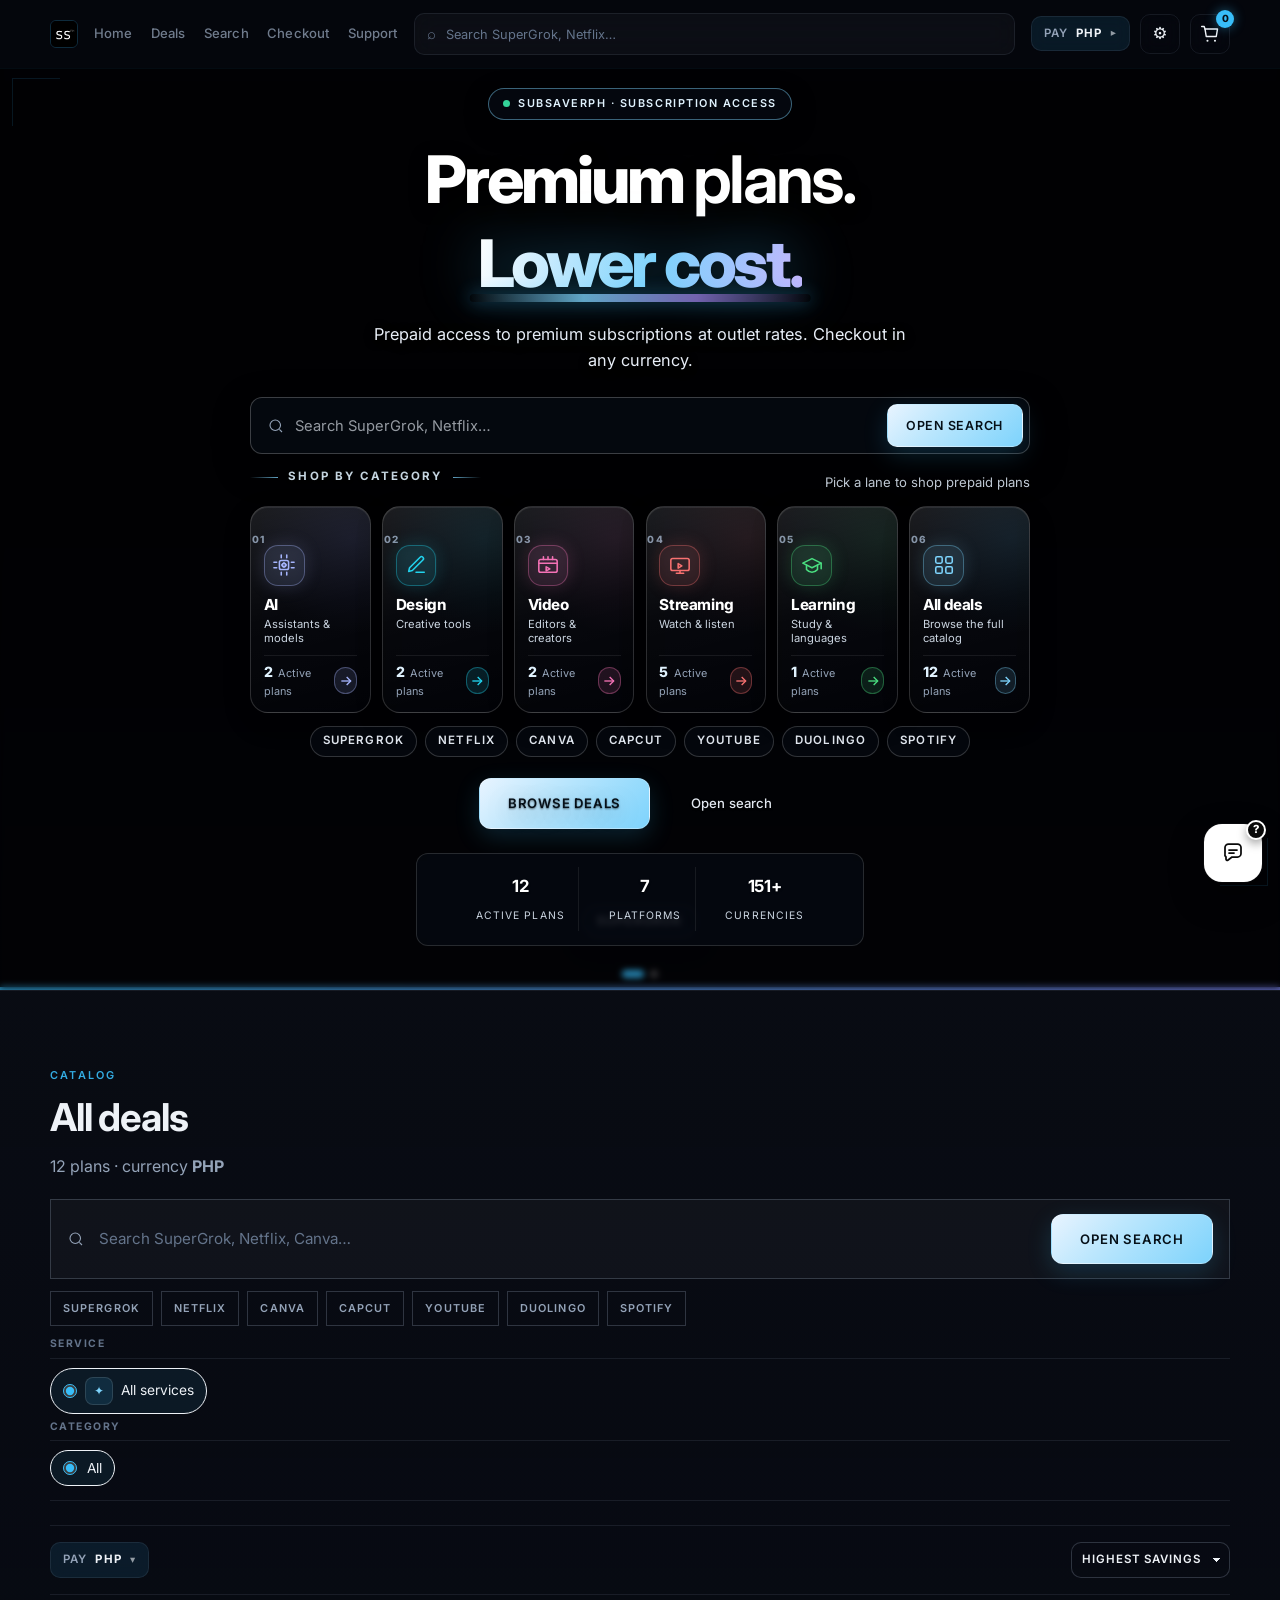
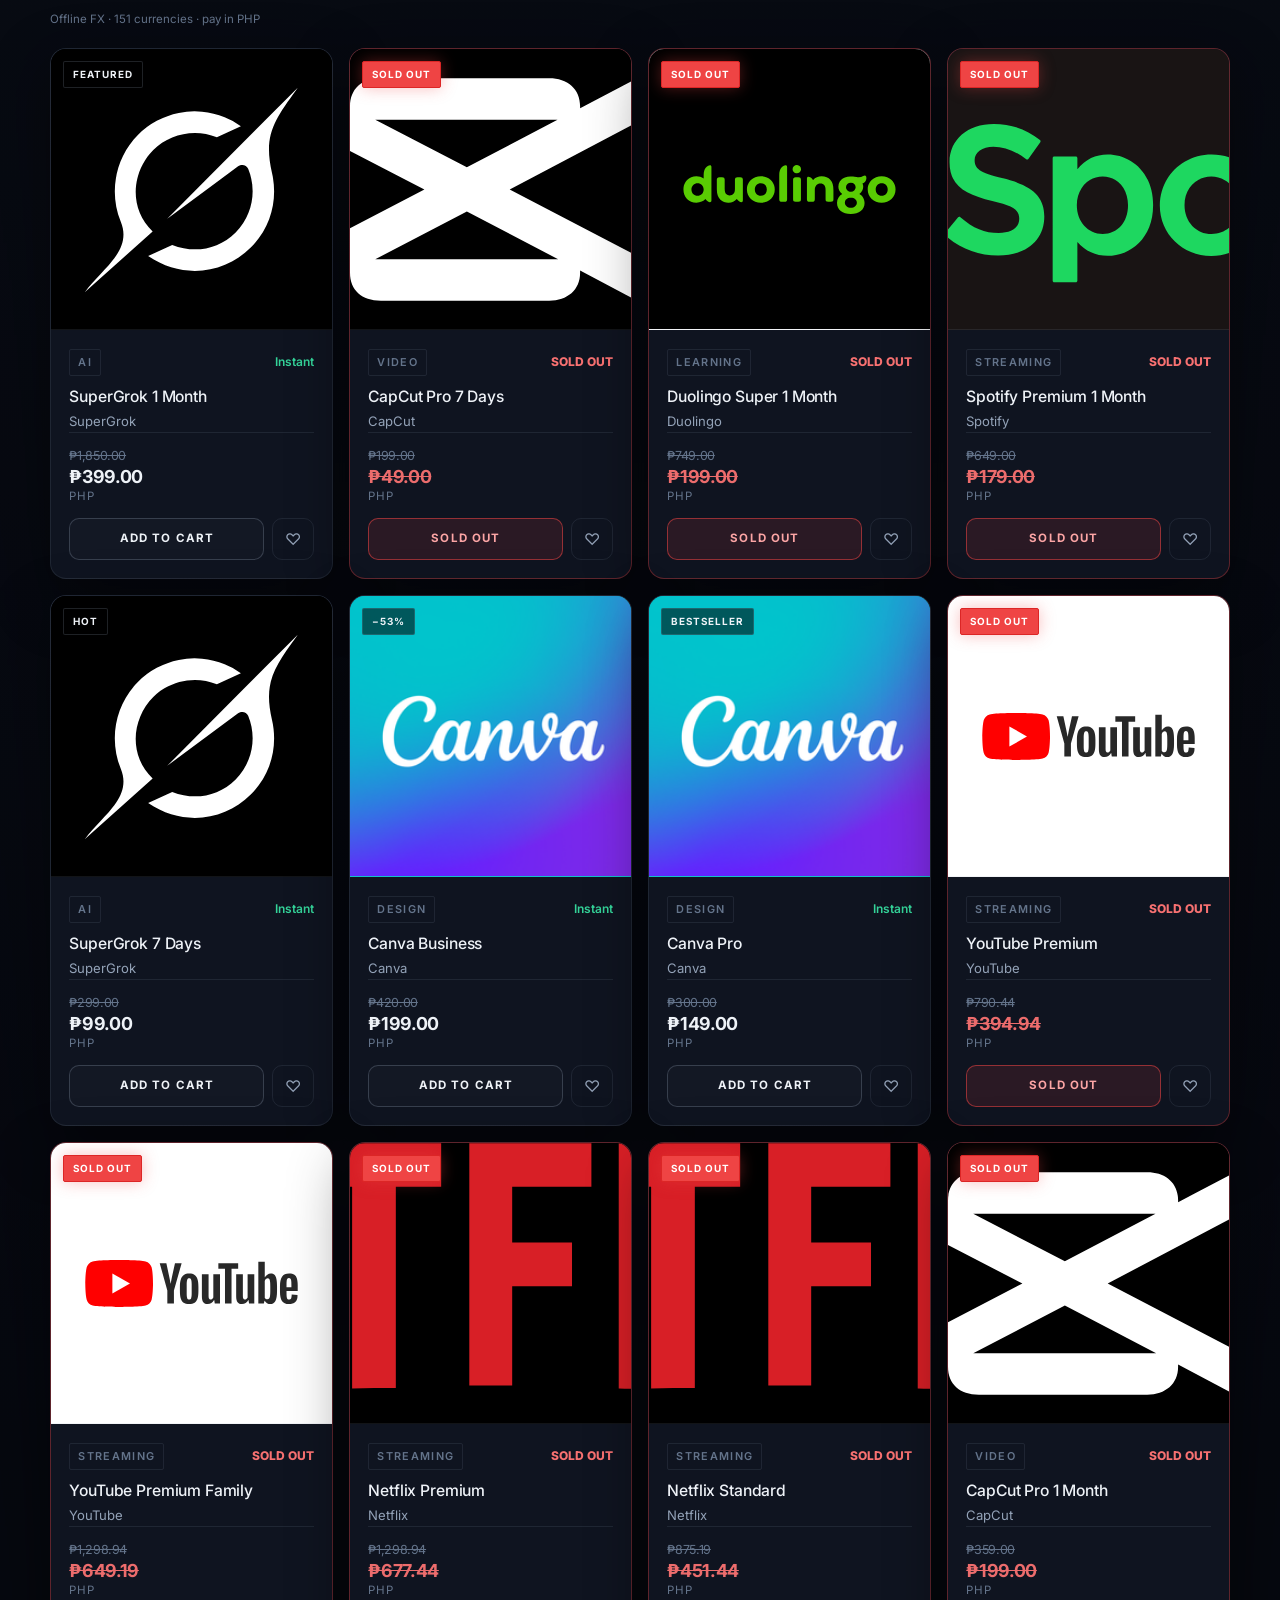
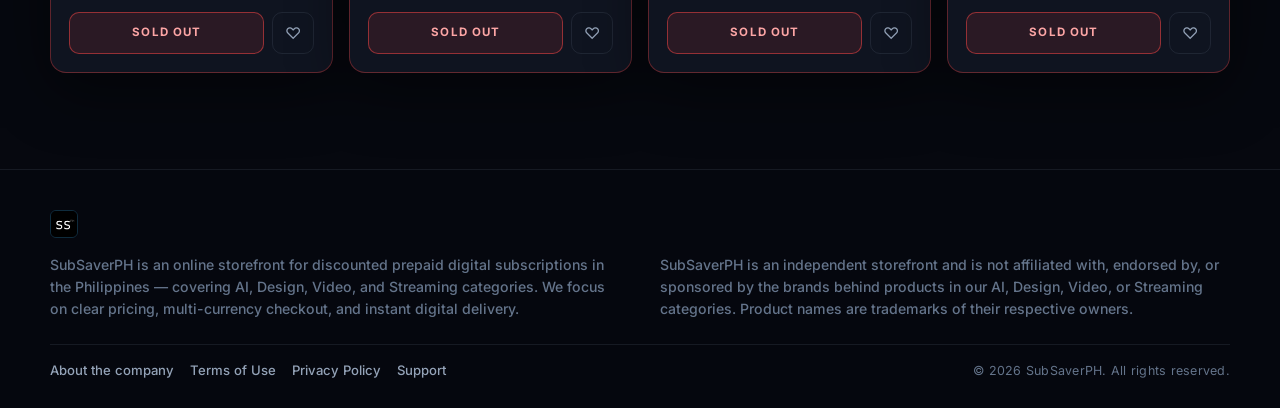
==== commit 7bc9bff8: "Homepage slides: clear high-resolution landscape heroes for every brand. Add 16:9 landscape art for " ====
--- a/index.html
+++ b/index.html
@@ -203,7 +203,7 @@
   }
   </script>
 
-  <link rel="stylesheet" href="css/styles.css?v=catglass1" />
+  <link rel="stylesheet" href="css/styles.css?v=landslide1" />
 </head>
 <body class="game-ui orbit-skin galaxy">
   <!-- Quiet cockpit atmosphere (Orbit-style — minimal starfield) -->
@@ -438,7 +438,7 @@
   </nav>
 
   <script src="data/deals.js?v=canvafix1"></script>
-  <script type="module" src="js/app.js?v=herohero1"></script>
+  <script type="module" src="js/app.js?v=landslide1"></script>
   <!-- Live data loads from /api/catalog when server.py is running -->
 </body>
 </html>
--- a/css/styles.css
+++ b/css/styles.css
@@ -16749,3 +16749,48 @@
     background: var(--hover-fill) !important;
   }
 }
+
+/* ============================================================
+   Homepage slides: high-res landscape full-bleed cover
+   ============================================================ */
+.product-slider--hero .product-slide--landscape,
+.product-slider--hero .product-slide--cover.product-slide--landscape {
+  background: #05060a !important;
+  overflow: hidden !important;
+}
+.product-slider--hero .product-slide--landscape .product-slide-logo-wrap,
+.product-slider--hero .product-slide--landscape .product-slide-logo-wrap--cover {
+  position: absolute !important;
+  inset: 0 !important;
+  padding: 0 !important;
+  margin: 0 !important;
+  display: block !important;
+  width: 100% !important;
+  height: 100% !important;
+  overflow: hidden !important;
+  background: #05060a !important;
+}
+.product-slider--hero .product-slide--landscape .product-slide-img,
+.product-slider--hero .product-slide--landscape .product-cover-img,
+.product-slider--hero .product-slide--landscape .product-slide-landscape-img,
+.product-slider--hero .product-slide--landscape .product-single-img,
+.product-slider--hero .product-slide--landscape .product-media-picture > img {
+  position: absolute !important;
+  inset: 0 !important;
+  width: 100% !important;
+  height: 100% !important;
+  max-width: none !important;
+  max-height: none !important;
+  min-width: 100% !important;
+  min-height: 100% !important;
+  object-fit: cover !important;
+  object-position: center center !important;
+  transform: none !important;
+  filter: none !important;
+  margin: 0 !important;
+}
+.product-slider--hero .product-slide--landscape .product-slide-shade--logo {
+  background:
+    linear-gradient(180deg, rgba(5, 6, 10, 0.2) 0%, rgba(5, 6, 10, 0.08) 40%, rgba(5, 6, 10, 0.45) 100%) !important;
+  z-index: 3 !important;
+}
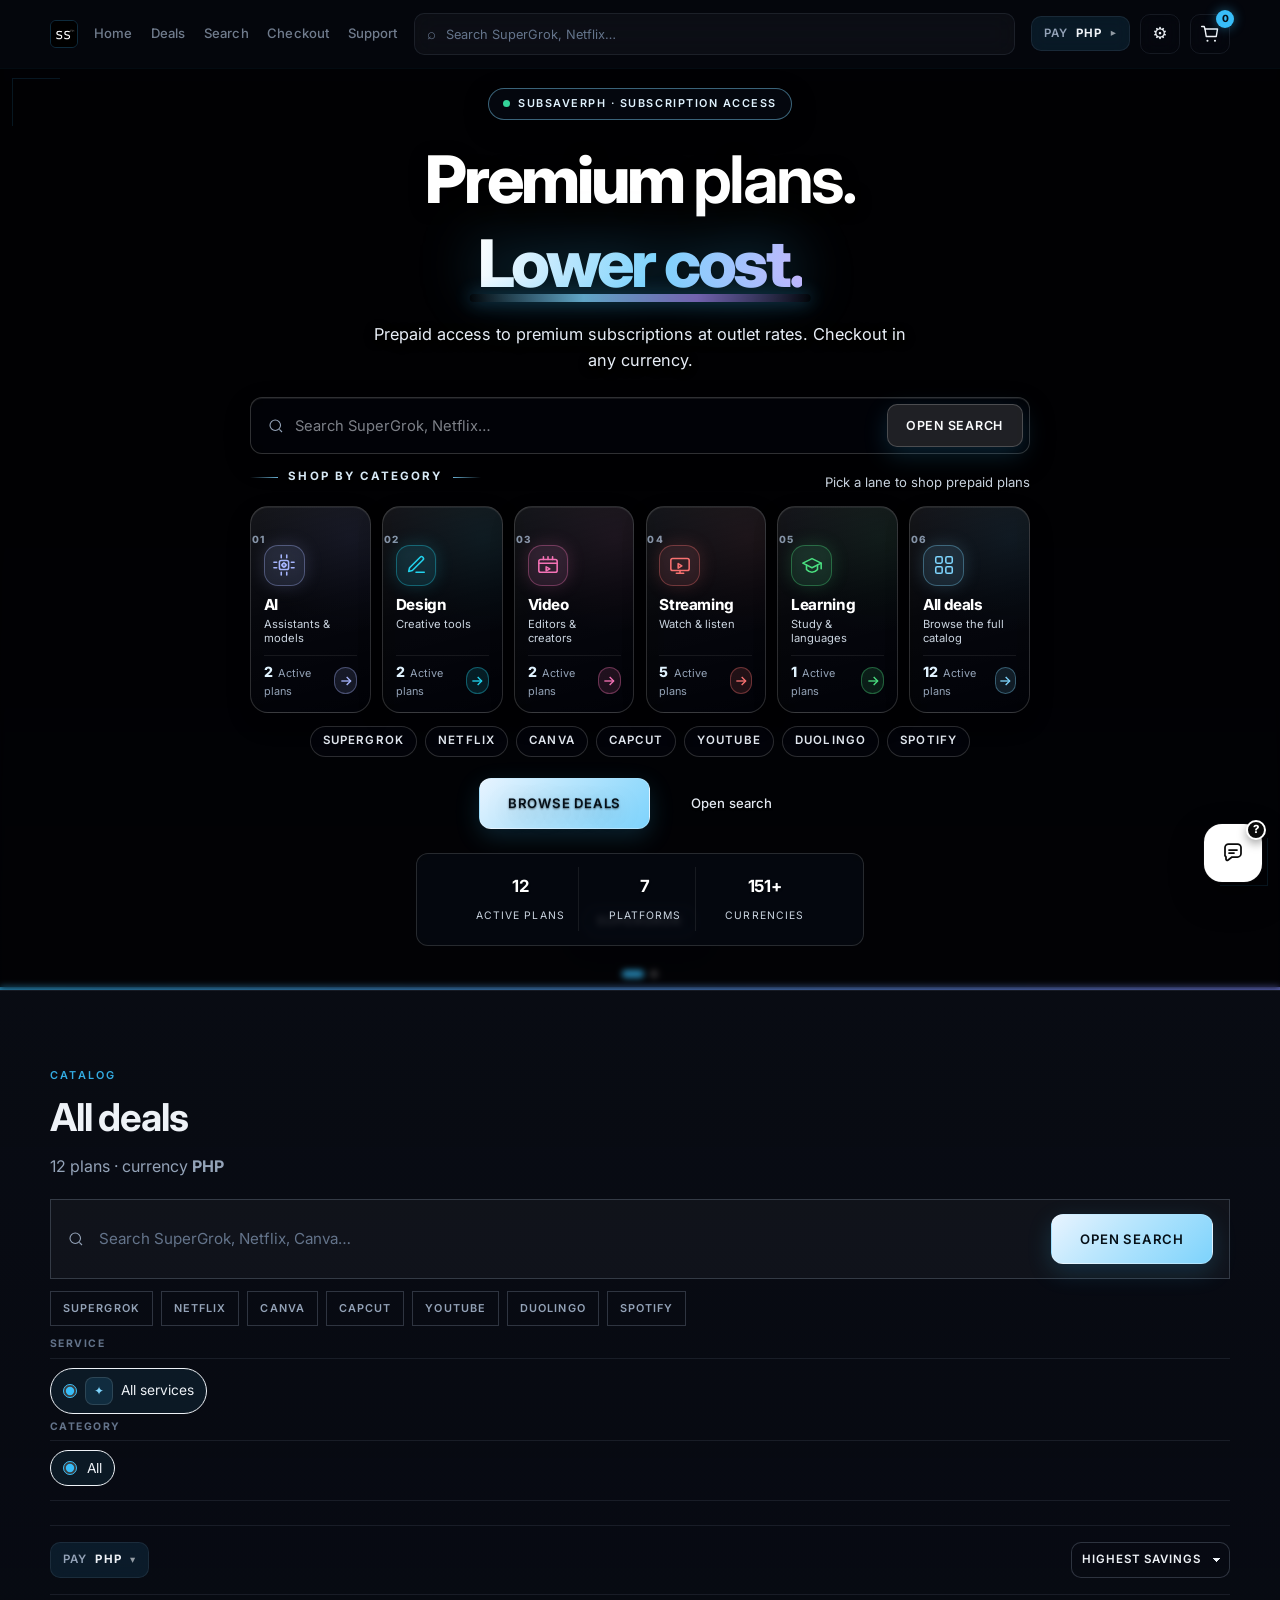
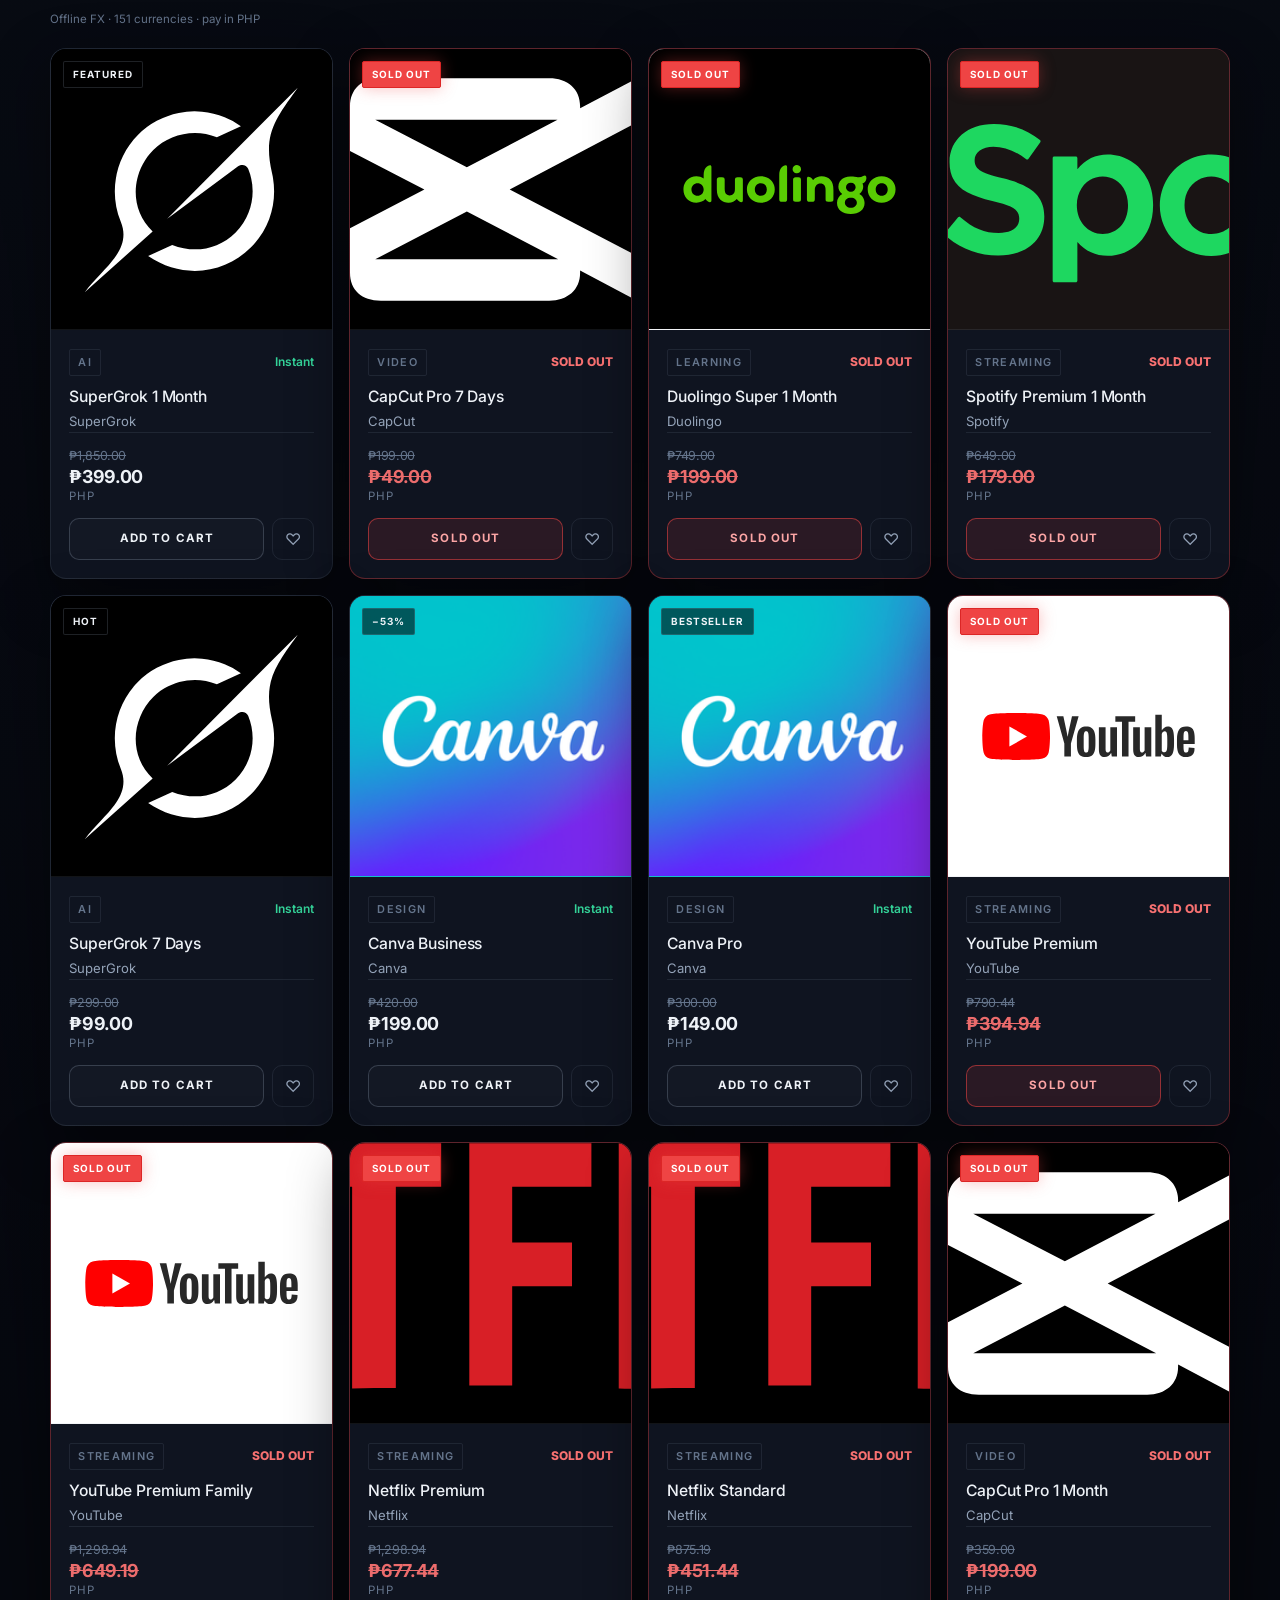
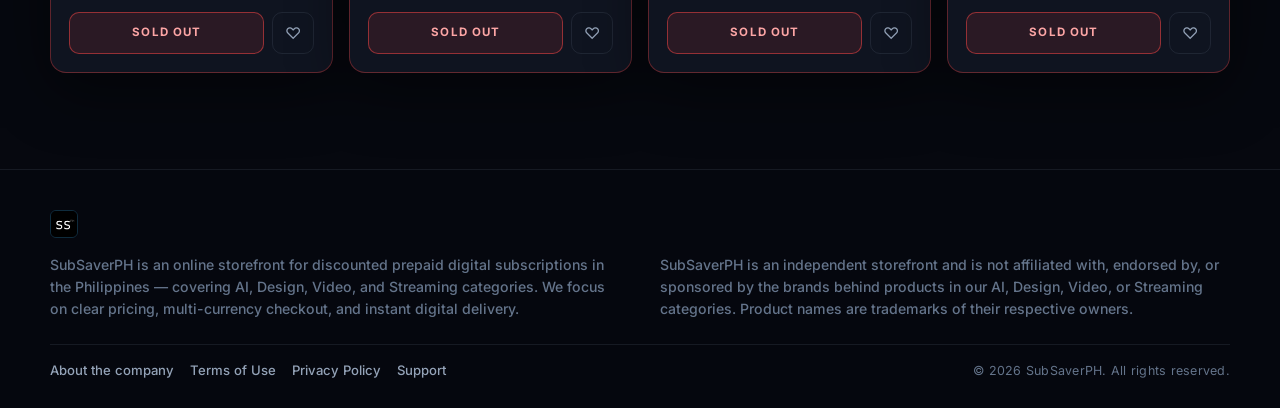
==== commit 23a7216d: "Homepage search and categories: transparent frosted glass. Light transparent backgrounds with blur s" ====
--- a/index.html
+++ b/index.html
@@ -203,7 +203,7 @@
   }
   </script>
 
-  <link rel="stylesheet" href="css/styles.css?v=landslide1" />
+  <link rel="stylesheet" href="css/styles.css?v=glassui1" />
 </head>
 <body class="game-ui orbit-skin galaxy">
   <!-- Quiet cockpit atmosphere (Orbit-style — minimal starfield) -->
--- a/css/styles.css
+++ b/css/styles.css
@@ -16794,3 +16794,104 @@
     linear-gradient(180deg, rgba(5, 6, 10, 0.2) 0%, rgba(5, 6, 10, 0.08) 40%, rgba(5, 6, 10, 0.45) 100%) !important;
   z-index: 3 !important;
 }
+
+/* ============================================================
+   Homepage search + categories: transparent glass
+   ============================================================ */
+.hero--with-slider .product-search.large,
+.hero--with-slider .search-bar-orbit,
+.hero--orbit .product-search.large,
+.hero--orbit .search-bar-orbit,
+.hero-search-wrap .product-search.large,
+.hero-search-wrap .search-bar-orbit {
+  background: rgba(8, 12, 22, 0.22) !important;
+  border: 1px solid rgba(255, 255, 255, 0.18) !important;
+  backdrop-filter: blur(14px) saturate(1.15) !important;
+  -webkit-backdrop-filter: blur(14px) saturate(1.15) !important;
+  box-shadow:
+    0 10px 28px rgba(0, 0, 0, 0.18),
+    inset 0 1px 0 rgba(255, 255, 255, 0.08) !important;
+}
+.hero--with-slider .product-search.large:focus-within,
+.hero--with-slider .search-bar-orbit:focus-within,
+.hero--orbit .product-search.large:focus-within,
+.hero--orbit .search-bar-orbit:focus-within {
+  background: rgba(8, 12, 22, 0.32) !important;
+  border-color: rgba(125, 211, 252, 0.45) !important;
+  backdrop-filter: blur(18px) saturate(1.2) !important;
+  -webkit-backdrop-filter: blur(18px) saturate(1.2) !important;
+  box-shadow:
+    0 12px 32px rgba(0, 0, 0, 0.22),
+    0 0 0 3px rgba(56, 189, 248, 0.12) !important;
+}
+.hero--with-slider .product-search input,
+.hero--orbit .product-search input {
+  background: transparent !important;
+  color: #f8fafc !important;
+}
+.hero--with-slider .product-search input::placeholder,
+.hero--orbit .product-search input::placeholder {
+  color: rgba(226, 232, 240, 0.55) !important;
+}
+.hero--with-slider .search-go,
+.hero--orbit .search-go {
+  background: rgba(255, 255, 255, 0.12) !important;
+  border: 1px solid rgba(255, 255, 255, 0.2) !important;
+  color: #f8fafc !important;
+  backdrop-filter: blur(8px);
+  -webkit-backdrop-filter: blur(8px);
+}
+.hero--with-slider .search-tags .search-tag,
+.hero-search-wrap .search-tags .search-tag {
+  background: rgba(8, 12, 22, 0.28) !important;
+  border-color: rgba(255, 255, 255, 0.16) !important;
+  backdrop-filter: blur(10px) !important;
+  -webkit-backdrop-filter: blur(10px) !important;
+  color: #e2e8f0 !important;
+}
+
+/* Categories more transparent glass */
+.hero-cat-box,
+.hero-cats-block--v4 .hero-cat-box,
+.hero-cat-board .hero-cat-box,
+.hero-search-wrap .hero-cat-box {
+  background:
+    linear-gradient(165deg, rgba(255, 255, 255, 0.08) 0%, rgba(255, 255, 255, 0.02) 48%, transparent 100%),
+    rgba(8, 12, 22, 0.18) !important;
+  border: 1px solid rgba(255, 255, 255, 0.16) !important;
+  backdrop-filter: blur(14px) saturate(1.2) !important;
+  -webkit-backdrop-filter: blur(14px) saturate(1.2) !important;
+  box-shadow:
+    0 10px 26px rgba(0, 0, 0, 0.16),
+    inset 0 1px 0 rgba(255, 255, 255, 0.07) !important;
+}
+.hero-cat-box:hover,
+.hero-cats-block--v4 .hero-cat-box:hover {
+  background:
+    linear-gradient(165deg, color-mix(in srgb, var(--cat-accent, #38bdf8) 10%, transparent) 0%, transparent 52%),
+    rgba(10, 16, 28, 0.28) !important;
+  backdrop-filter: blur(18px) saturate(1.25) !important;
+  -webkit-backdrop-filter: blur(18px) saturate(1.25) !important;
+}
+.hero-cat-box--all {
+  background: rgba(8, 12, 22, 0.14) !important;
+}
+.hero-cat-box-mesh {
+  opacity: 0.32 !important;
+}
+
+html[data-theme="light"] .hero--with-slider .product-search.large,
+html[data-theme="light"] .hero--with-slider .search-bar-orbit,
+html[data-theme="light"] .hero--orbit .product-search.large {
+  background: rgba(255, 255, 255, 0.35) !important;
+  border-color: rgba(15, 23, 42, 0.12) !important;
+  backdrop-filter: blur(14px) saturate(1.15) !important;
+  -webkit-backdrop-filter: blur(14px) saturate(1.15) !important;
+}
+html[data-theme="light"] .hero-cat-box,
+html[data-theme="light"] .hero-cats-block--v4 .hero-cat-box {
+  background: rgba(255, 255, 255, 0.32) !important;
+  border-color: rgba(15, 23, 42, 0.1) !important;
+  backdrop-filter: blur(14px) saturate(1.15) !important;
+  -webkit-backdrop-filter: blur(14px) saturate(1.15) !important;
+}
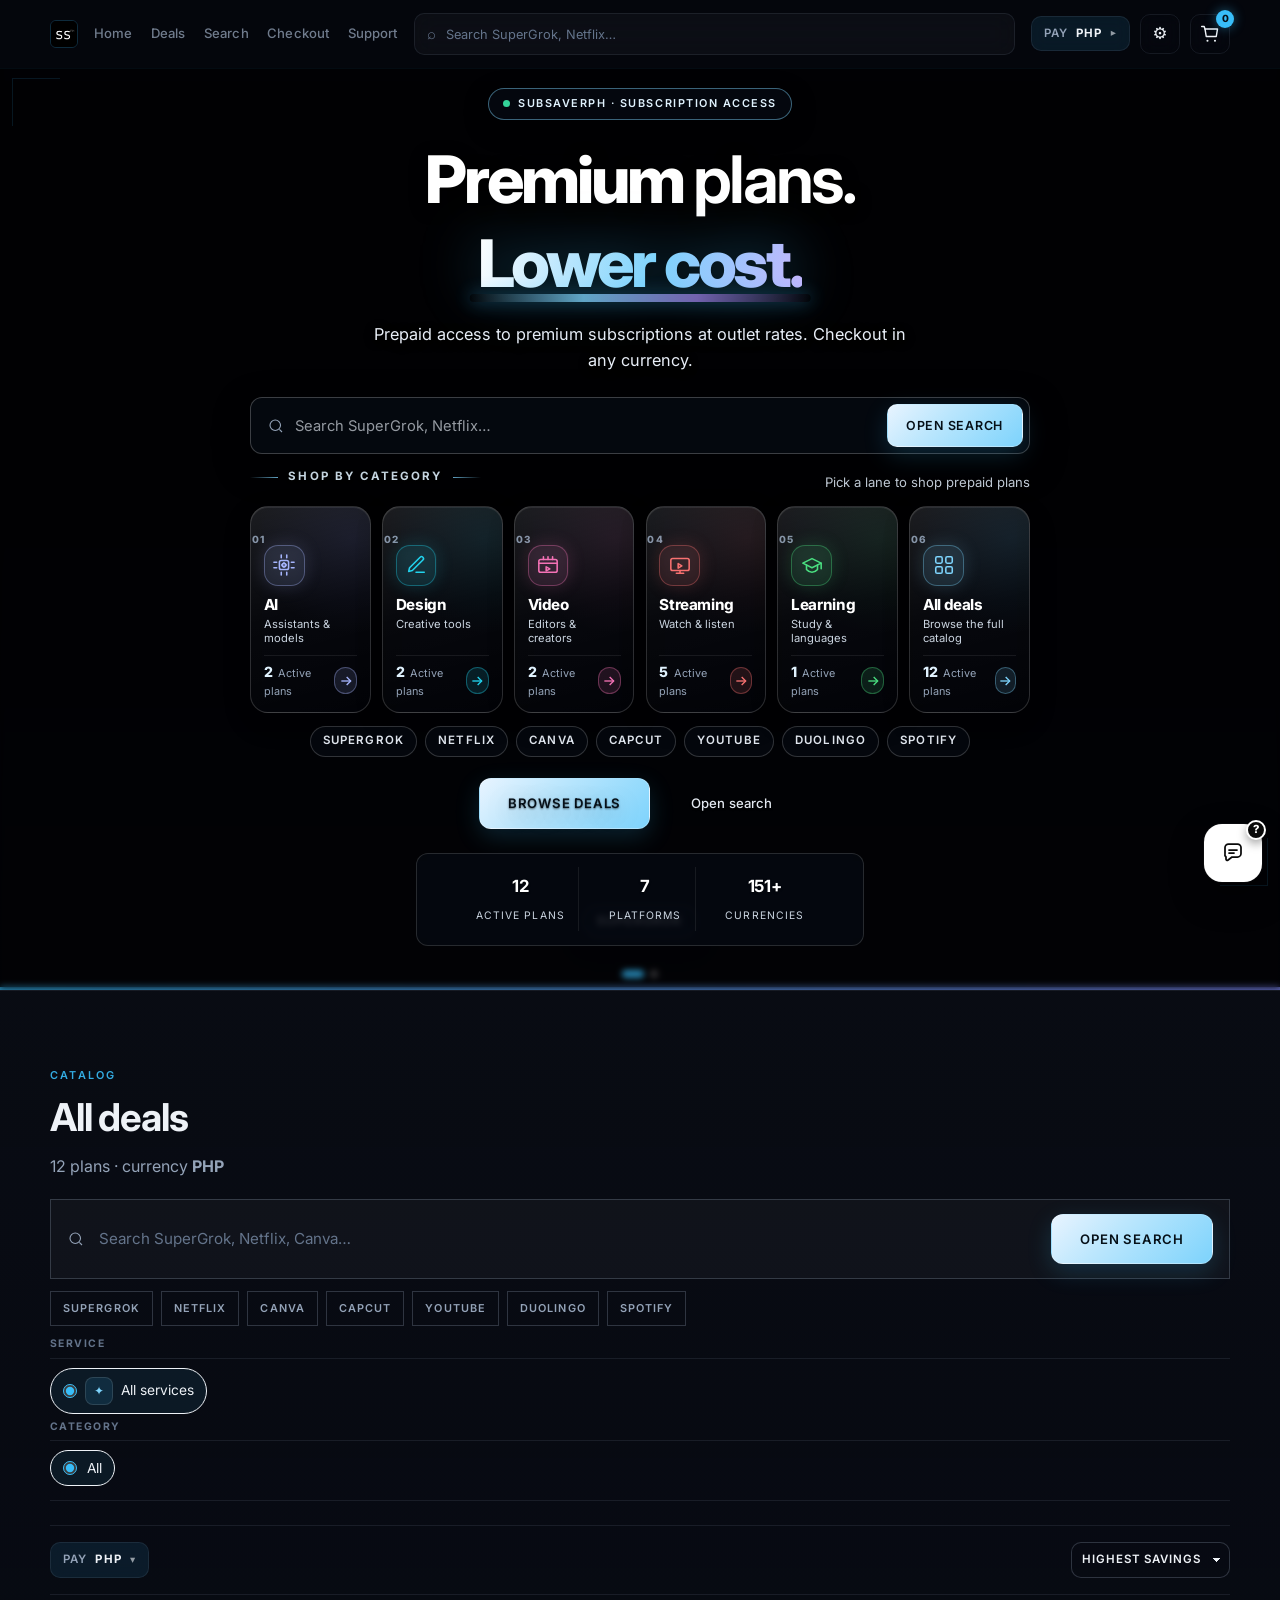
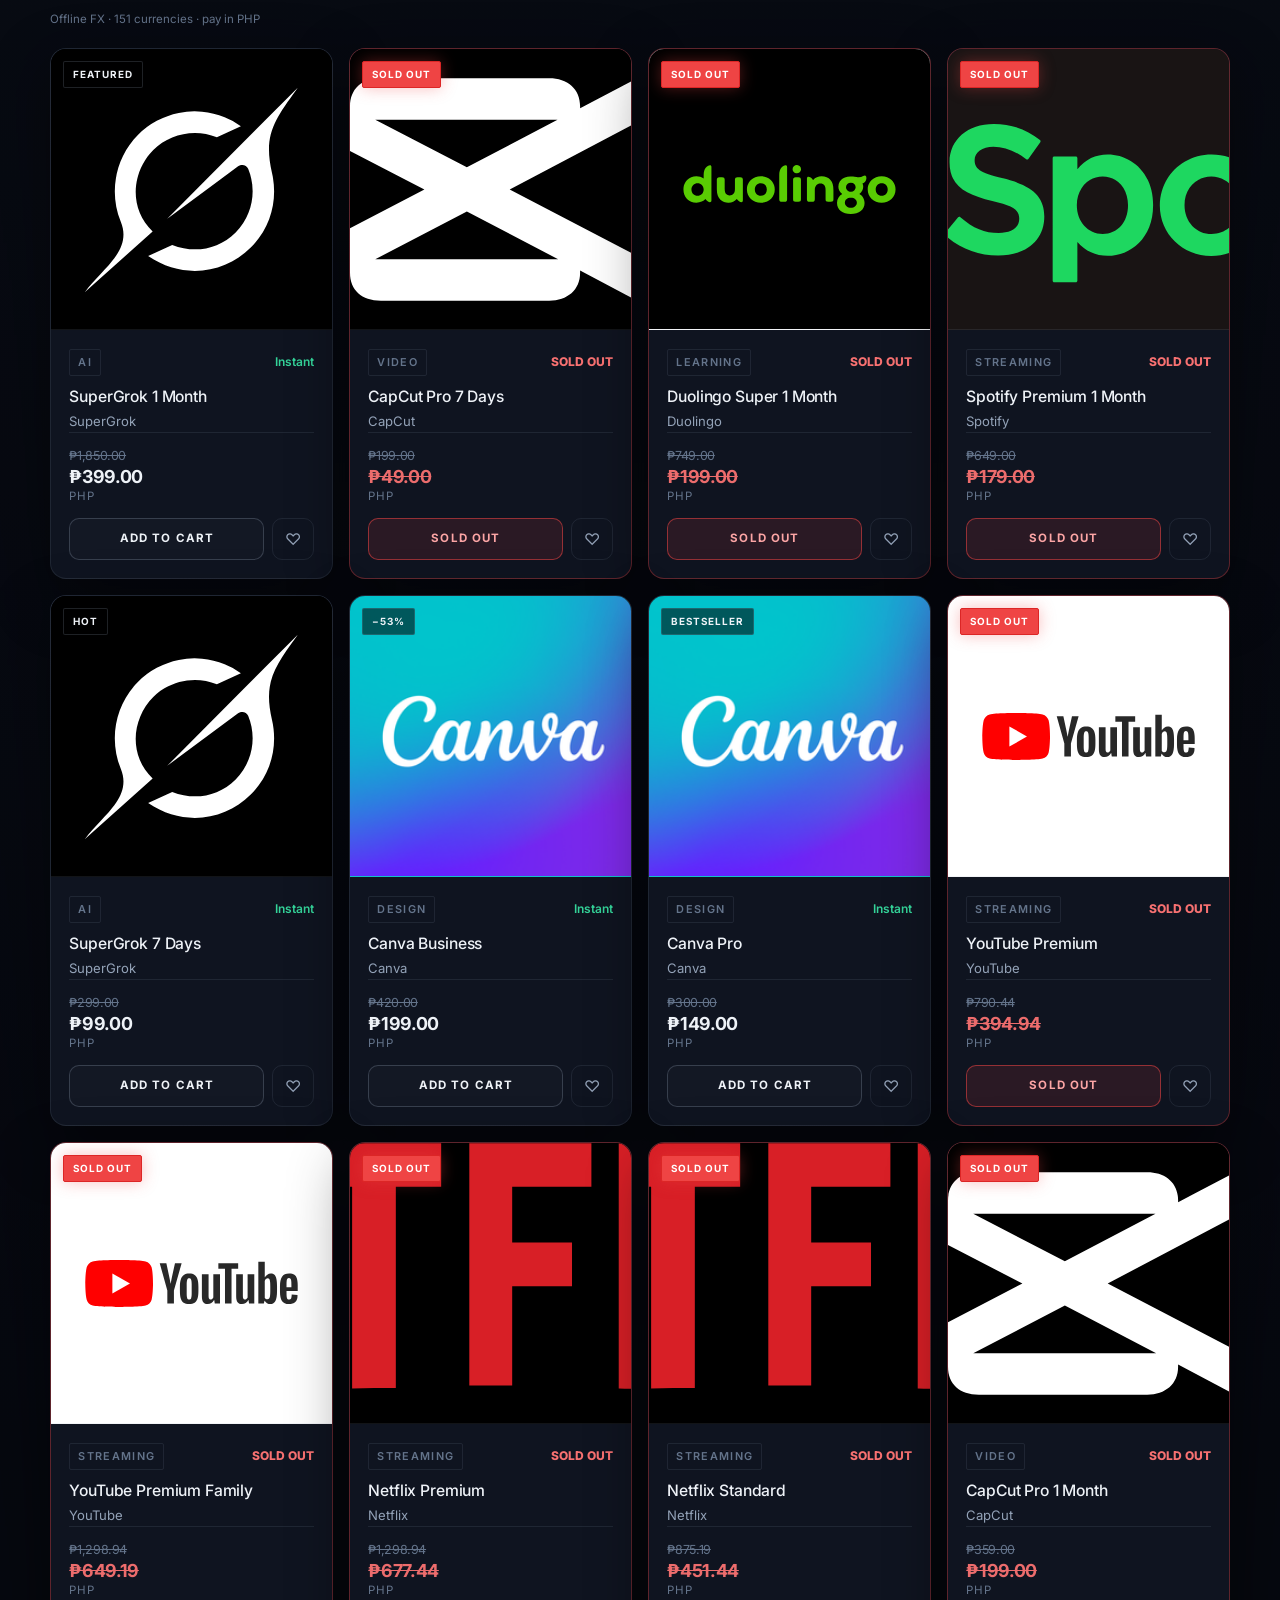
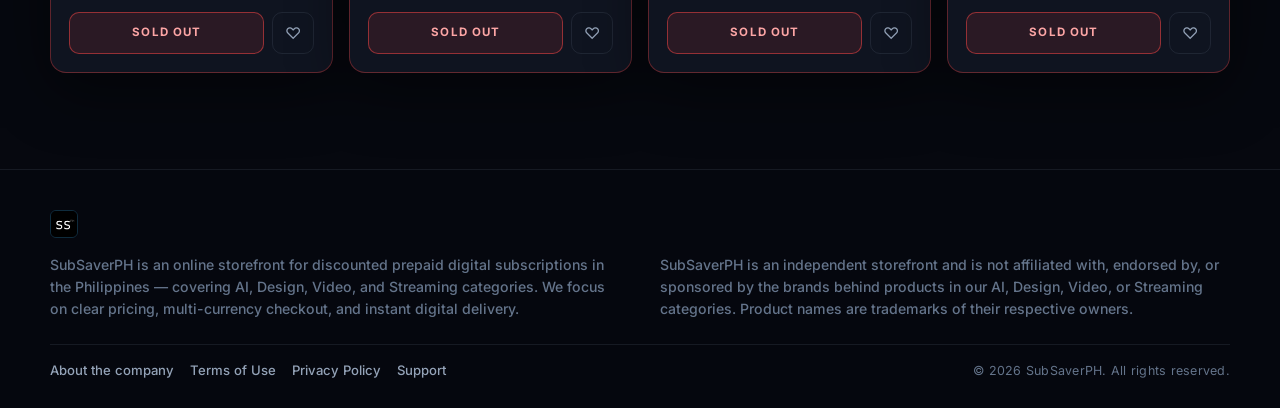
==== commit 762b064d: "Revert "Homepage search and categories: transparent frosted glass." This reverts commit 23a7216df76f" ====
--- a/index.html
+++ b/index.html
@@ -203,7 +203,7 @@
   }
   </script>
 
-  <link rel="stylesheet" href="css/styles.css?v=glassui1" />
+  <link rel="stylesheet" href="css/styles.css?v=landslide1" />
 </head>
 <body class="game-ui orbit-skin galaxy">
   <!-- Quiet cockpit atmosphere (Orbit-style — minimal starfield) -->
--- a/css/styles.css
+++ b/css/styles.css
@@ -16794,104 +16794,3 @@
     linear-gradient(180deg, rgba(5, 6, 10, 0.2) 0%, rgba(5, 6, 10, 0.08) 40%, rgba(5, 6, 10, 0.45) 100%) !important;
   z-index: 3 !important;
 }
-
-/* ============================================================
-   Homepage search + categories: transparent glass
-   ============================================================ */
-.hero--with-slider .product-search.large,
-.hero--with-slider .search-bar-orbit,
-.hero--orbit .product-search.large,
-.hero--orbit .search-bar-orbit,
-.hero-search-wrap .product-search.large,
-.hero-search-wrap .search-bar-orbit {
-  background: rgba(8, 12, 22, 0.22) !important;
-  border: 1px solid rgba(255, 255, 255, 0.18) !important;
-  backdrop-filter: blur(14px) saturate(1.15) !important;
-  -webkit-backdrop-filter: blur(14px) saturate(1.15) !important;
-  box-shadow:
-    0 10px 28px rgba(0, 0, 0, 0.18),
-    inset 0 1px 0 rgba(255, 255, 255, 0.08) !important;
-}
-.hero--with-slider .product-search.large:focus-within,
-.hero--with-slider .search-bar-orbit:focus-within,
-.hero--orbit .product-search.large:focus-within,
-.hero--orbit .search-bar-orbit:focus-within {
-  background: rgba(8, 12, 22, 0.32) !important;
-  border-color: rgba(125, 211, 252, 0.45) !important;
-  backdrop-filter: blur(18px) saturate(1.2) !important;
-  -webkit-backdrop-filter: blur(18px) saturate(1.2) !important;
-  box-shadow:
-    0 12px 32px rgba(0, 0, 0, 0.22),
-    0 0 0 3px rgba(56, 189, 248, 0.12) !important;
-}
-.hero--with-slider .product-search input,
-.hero--orbit .product-search input {
-  background: transparent !important;
-  color: #f8fafc !important;
-}
-.hero--with-slider .product-search input::placeholder,
-.hero--orbit .product-search input::placeholder {
-  color: rgba(226, 232, 240, 0.55) !important;
-}
-.hero--with-slider .search-go,
-.hero--orbit .search-go {
-  background: rgba(255, 255, 255, 0.12) !important;
-  border: 1px solid rgba(255, 255, 255, 0.2) !important;
-  color: #f8fafc !important;
-  backdrop-filter: blur(8px);
-  -webkit-backdrop-filter: blur(8px);
-}
-.hero--with-slider .search-tags .search-tag,
-.hero-search-wrap .search-tags .search-tag {
-  background: rgba(8, 12, 22, 0.28) !important;
-  border-color: rgba(255, 255, 255, 0.16) !important;
-  backdrop-filter: blur(10px) !important;
-  -webkit-backdrop-filter: blur(10px) !important;
-  color: #e2e8f0 !important;
-}
-
-/* Categories more transparent glass */
-.hero-cat-box,
-.hero-cats-block--v4 .hero-cat-box,
-.hero-cat-board .hero-cat-box,
-.hero-search-wrap .hero-cat-box {
-  background:
-    linear-gradient(165deg, rgba(255, 255, 255, 0.08) 0%, rgba(255, 255, 255, 0.02) 48%, transparent 100%),
-    rgba(8, 12, 22, 0.18) !important;
-  border: 1px solid rgba(255, 255, 255, 0.16) !important;
-  backdrop-filter: blur(14px) saturate(1.2) !important;
-  -webkit-backdrop-filter: blur(14px) saturate(1.2) !important;
-  box-shadow:
-    0 10px 26px rgba(0, 0, 0, 0.16),
-    inset 0 1px 0 rgba(255, 255, 255, 0.07) !important;
-}
-.hero-cat-box:hover,
-.hero-cats-block--v4 .hero-cat-box:hover {
-  background:
-    linear-gradient(165deg, color-mix(in srgb, var(--cat-accent, #38bdf8) 10%, transparent) 0%, transparent 52%),
-    rgba(10, 16, 28, 0.28) !important;
-  backdrop-filter: blur(18px) saturate(1.25) !important;
-  -webkit-backdrop-filter: blur(18px) saturate(1.25) !important;
-}
-.hero-cat-box--all {
-  background: rgba(8, 12, 22, 0.14) !important;
-}
-.hero-cat-box-mesh {
-  opacity: 0.32 !important;
-}
-
-html[data-theme="light"] .hero--with-slider .product-search.large,
-html[data-theme="light"] .hero--with-slider .search-bar-orbit,
-html[data-theme="light"] .hero--orbit .product-search.large {
-  background: rgba(255, 255, 255, 0.35) !important;
-  border-color: rgba(15, 23, 42, 0.12) !important;
-  backdrop-filter: blur(14px) saturate(1.15) !important;
-  -webkit-backdrop-filter: blur(14px) saturate(1.15) !important;
-}
-html[data-theme="light"] .hero-cat-box,
-html[data-theme="light"] .hero-cats-block--v4 .hero-cat-box {
-  background: rgba(255, 255, 255, 0.32) !important;
-  border-color: rgba(15, 23, 42, 0.1) !important;
-  backdrop-filter: blur(14px) saturate(1.15) !important;
-  -webkit-backdrop-filter: blur(14px) saturate(1.15) !important;
-}
